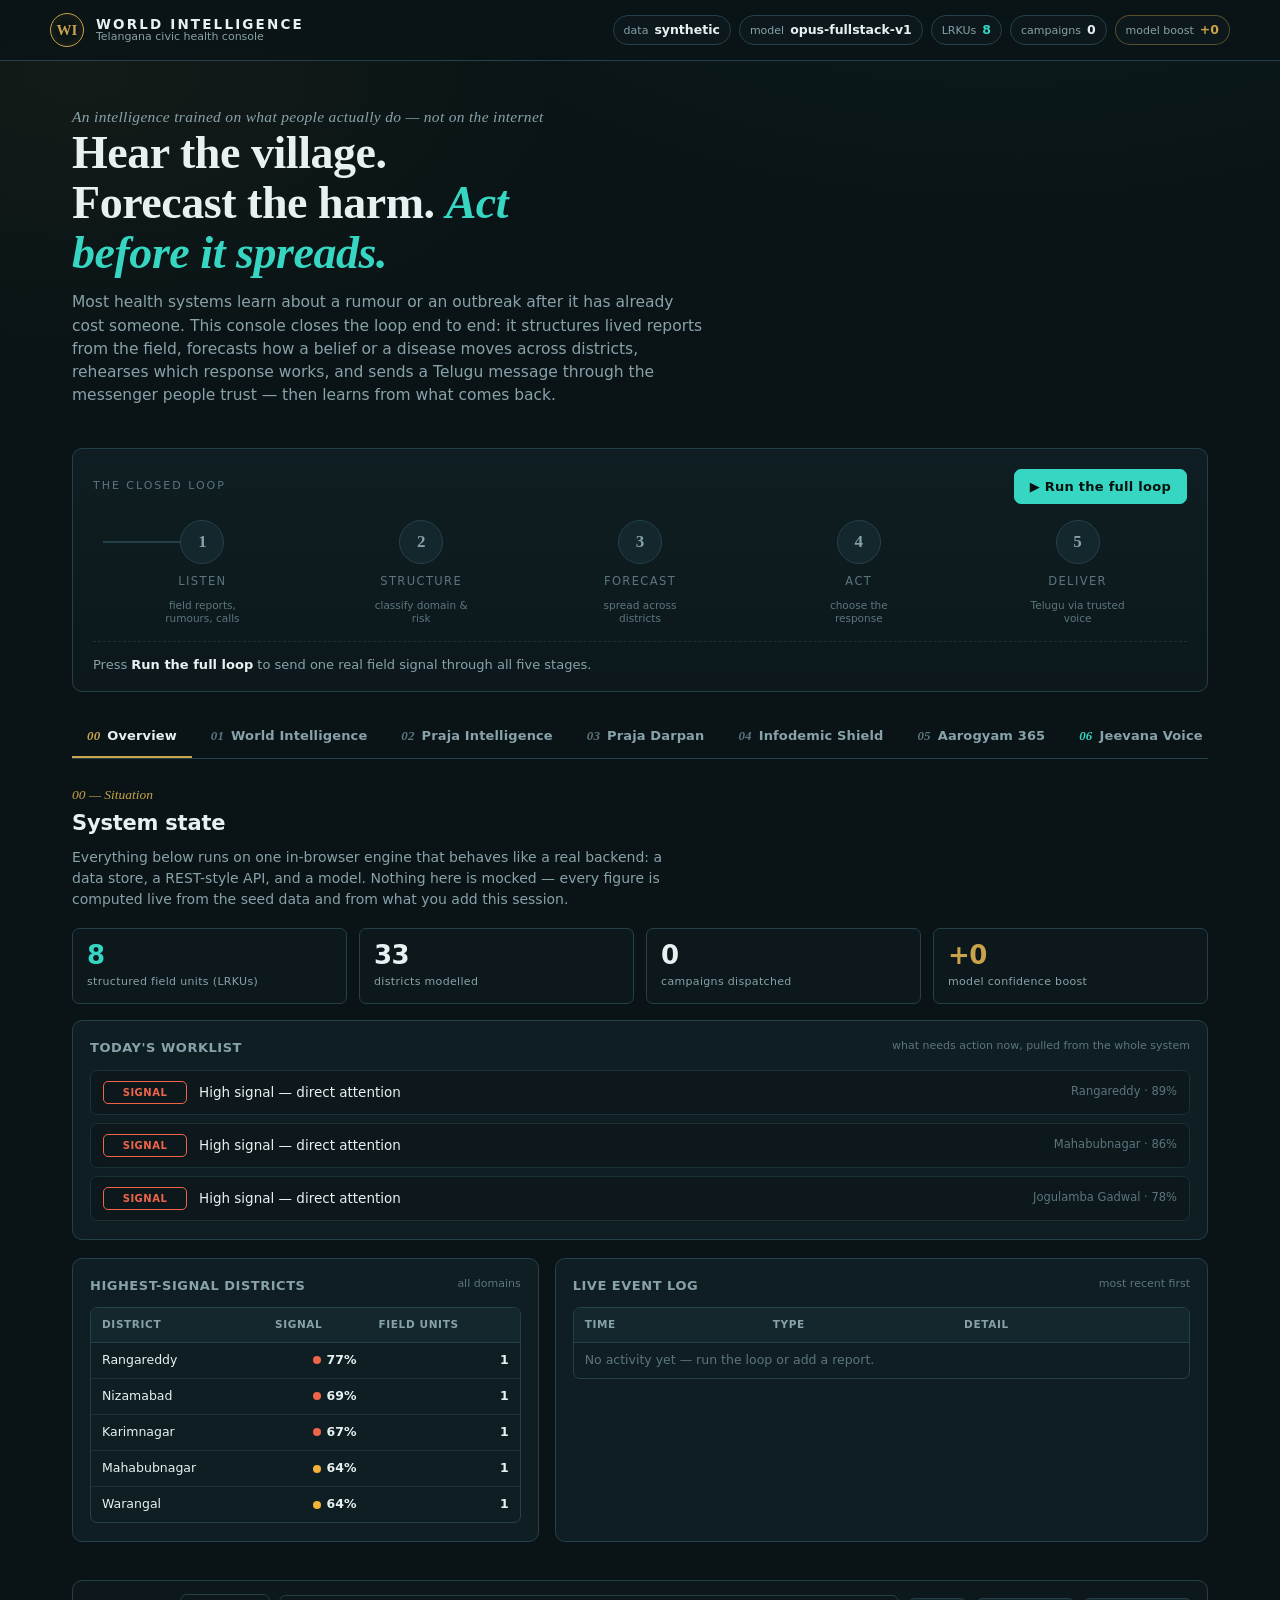
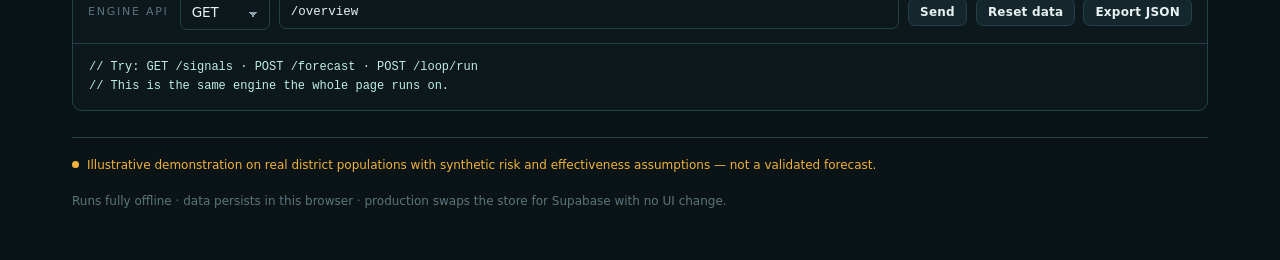
==== index.html @ 4e8fe30a "Add files via upload" ====
<!doctype html>
<html lang="en">
<head>
<meta charset="utf-8">
<meta name="viewport" content="width=device-width, initial-scale=1">
<title>World Intelligence — Telangana civic health console</title>
<meta name="description" content="A working demonstration: listen to lived reality, forecast risk, rehearse the response, and dispatch Telugu action through trusted messengers.">
<link rel="stylesheet" href="vendor/leaflet/leaflet.css">
<link rel="stylesheet" href="styles.css">
<link rel="manifest" href="manifest.json">
<meta name="theme-color" content="#0A1416">
<meta name="apple-mobile-web-app-capable" content="yes">
<meta name="apple-mobile-web-app-status-bar-style" content="black-translucent">
<link rel="apple-touch-icon" href="icons/icon-192.png">
</head>
<body>

<!-- ================= TOP BAR ================= -->
<header class="topbar">
  <div class="wrap topbar-in">
    <div class="brand">
      <div class="seal">WI</div>
      <div class="wordmark">
        <b>World Intelligence</b>
        <span>Telangana civic health console</span>
      </div>
    </div>
    <div class="state" id="stateChips">
      <span class="chip">data <span class="chip-v" id="scData">—</span></span>
      <span class="chip">model <span class="chip-v" id="scModel">—</span></span>
      <span class="chip live">LRKUs <span class="chip-v" id="scLrku">—</span></span>
      <span class="chip">campaigns <span class="chip-v" id="scCamp">—</span></span>
      <span class="chip boost">model boost <span class="chip-v" id="scBoost">—</span></span>
      <button class="btn sm" id="installBtn" style="display:none">⤓ Install</button>
    </div>
  </div>
</header>

<main class="wrap">

  <!-- ================= HERO ================= -->
  <section class="hero">
    <p class="eyebrow">An intelligence trained on what people actually do — not on the internet</p>
    <h1>Hear the village. Forecast the harm. <em>Act before it spreads.</em></h1>
    <p>Most health systems learn about a rumour or an outbreak after it has already cost someone. This console closes the loop end to end: it structures lived reports from the field, forecasts how a belief or a disease moves across districts, rehearses which response works, and sends a Telugu message through the messenger people trust — then learns from what comes back.</p>
  </section>

  <!-- ================= PIPELINE (signature) ================= -->
  <section class="pipe" id="pipe">
    <div class="pipe-head">
      <span class="lbl">The closed loop</span>
      <button class="btn primary" id="runLoop">▶ Run the full loop</button>
    </div>
    <div class="pipe-track">
      <svg class="pipe-wire" viewBox="0 0 100 2" preserveAspectRatio="none" aria-hidden="true">
        <line x1="10" y1="1" x2="90" y2="1"></line>
        <line class="flow" x1="10" y1="1" x2="90" y2="1"></line>
      </svg>
      <div class="node" data-stage="0"><div class="dot">1</div><div class="nm">Listen</div><div class="sub">field reports, rumours, calls</div></div>
      <div class="node" data-stage="1"><div class="dot">2</div><div class="nm">Structure</div><div class="sub">classify domain &amp; risk</div></div>
      <div class="node" data-stage="2"><div class="dot">3</div><div class="nm">Forecast</div><div class="sub">spread across districts</div></div>
      <div class="node" data-stage="3"><div class="dot">4</div><div class="nm">Act</div><div class="sub">choose the response</div></div>
      <div class="node" data-stage="4"><div class="dot">5</div><div class="nm">Deliver</div><div class="sub">Telugu via trusted voice</div></div>
    </div>
    <div class="pipe-out" id="pipeOut">Press <b>Run the full loop</b> to send one real field signal through all five stages.</div>
  </section>

  <!-- ================= TABS ================= -->
  <nav class="tabs" id="tabs" role="tablist">
    <button class="tab active" data-tab="overview" role="tab"><span class="ix">00</span>Overview</button>
    <button class="tab" data-tab="world" role="tab"><span class="ix">01</span>World Intelligence</button>
    <button class="tab" data-tab="praja" role="tab"><span class="ix">02</span>Praja Intelligence</button>
    <button class="tab" data-tab="darpan" role="tab"><span class="ix">03</span>Praja Darpan</button>
    <button class="tab" data-tab="shield" role="tab"><span class="ix">04</span>Infodemic Shield</button>
    <button class="tab" data-tab="aarogyam" role="tab"><span class="ix">05</span>Aarogyam 365</button>
    <button class="tab" data-tab="voice" role="tab"><span class="ix">06</span>Jeevana Voice</button>
    <button class="tab" data-tab="safety" role="tab"><span class="ix">07</span>Safety Guard</button>
    <button class="tab" data-tab="trust" role="tab"><span class="ix">08</span>Trust Network</button>
    <button class="tab" data-tab="ops" role="tab"><span class="ix">09</span>PHC Ops</button>
    <button class="tab" data-tab="brief" role="tab"><span class="ix">10</span>Minister Brief</button>
    <button class="tab" data-tab="recall" role="tab"><span class="ix">11</span>NCD Recall</button>
    <button class="tab" data-tab="patients" role="tab"><span class="ix">12</span>Patient Queue</button>
  </nav>

  <!-- ---------- 00 OVERVIEW ---------- -->
  <section class="panel show" id="p-overview" role="tabpanel">
    <div class="panel-head">
      <span class="k">00 — Situation</span>
      <h2>System state</h2>
      <p>Everything below runs on one in-browser engine that behaves like a real backend: a data store, a REST-style API, and a model. Nothing here is mocked — every figure is computed live from the seed data and from what you add this session.</p>
    </div>
    <div class="kpis" style="margin-top:18px">
      <div class="kpi live"><div class="kpi-v" id="kLrku">—</div><div class="kpi-l">structured field units (LRKUs)</div></div>
      <div class="kpi"><div class="kpi-v" id="kDist">—</div><div class="kpi-l">districts modelled</div></div>
      <div class="kpi"><div class="kpi-v" id="kCamp">—</div><div class="kpi-l">campaigns dispatched</div></div>
      <div class="kpi gold"><div class="kpi-v" id="kBoost">—</div><div class="kpi-l">model confidence boost</div></div>
    </div>
    <div class="card" style="margin-top:16px">
      <h3>Today's worklist <span class="hint">what needs action now, pulled from the whole system</span></h3>
      <div id="todayList" class="worklist"></div>
    </div>
    <div class="grid g-5-7">
      <div class="card">
        <h3>Highest-signal districts <span class="hint">all domains</span></h3>
        <div class="tbl-wrap">
          <table><thead><tr><th>District</th><th>Signal</th><th>Field units</th></tr></thead>
          <tbody id="ovSignals"></tbody></table>
        </div>
      </div>
      <div class="card">
        <h3>Live event log <span class="hint">most recent first</span></h3>
        <div class="tbl-wrap" style="max-height:300px">
          <table><thead><tr><th>Time</th><th>Type</th><th>Detail</th></tr></thead>
          <tbody id="ovEvents"></tbody></table>
        </div>
      </div>
    </div>
  </section>

  <!-- ---------- 01 WORLD INTELLIGENCE ---------- -->
  <section class="panel" id="p-world" role="tabpanel">
    <div class="panel-head">
      <span class="k">01 — Listen &amp; structure</span>
      <h2>World Intelligence — the lived-reality knowledge bank</h2>
      <p>The raw material no frontier model has: what a real household believed, what they did, and what happened. Each report is captured as a <b>Lived-Reality Knowledge Unit (LRKU)</b> — consented, structured, and ready to feed the model. Add one and watch it flow into the signals and the map.</p>
    </div>
    <div class="grid g-1-1-form">
      <div class="card tint">
        <h3>Capture a field report</h3>
        <div class="field"><label>District</label><select class="select" id="wDistrict"></select></div>
        <div class="row">
          <div class="field"><label>Domain</label><select class="select" id="wDomain"></select></div>
          <div class="field"><label>Reported by</label>
            <select class="select" id="wContrib"><option>ASHA</option><option>ANM</option><option>PHC doctor</option><option>SHG leader</option><option>teacher</option><option>volunteer</option></select></div>
        </div>
        <div class="field"><label>What did they believe?</label><textarea class="ta" id="wBelief" placeholder="e.g. Papaya leaf juice will cure dengue, so no need for a blood test"></textarea></div>
        <div class="field"><label>Situation / what happened</label><input class="input" id="wSituation" placeholder="e.g. Delayed testing 3 days, then admitted with low platelets"></div>
        <button class="btn primary" id="wAdd">Add to knowledge bank</button>
        <span id="wMsg" style="margin-left:10px;font-size:12px;color:var(--live)"></span>
      </div>
      <div class="card">
        <h3>Knowledge bank <span class="hint" id="wCount">—</span></h3>
        <div class="tbl-wrap" style="max-height:430px">
          <table><thead><tr><th>ID</th><th>District</th><th>Domain</th><th>Belief</th></tr></thead>
          <tbody id="wTable"></tbody></table>
        </div>
      </div>
    </div>
    <div class="card" style="margin-top:16px">
      <h3>LRKU quality and action card <span class="hint">turn a story into usable intelligence</span></h3>
      <p style="font-size:13px;color:var(--muted);margin-top:0">Checks whether the lived-reality record is complete enough to use for policy, PHC action, or AI training. This prevents noisy stories from becoming unsafe intelligence.</p>
      <button class="btn primary sm" id="wAnalyze">Analyze latest LRKU</button>
      <button class="btn sm" id="wAnalyzeCopy">Copy action card</button>
      <pre class="console-out mini" id="wAnalyzeOut">Click analyze after adding or selecting a field report.</pre>
    </div>
  </section>

  <!-- ---------- 02 PRAJA INTELLIGENCE ---------- -->
  <section class="panel" id="p-praja" role="tabpanel">
    <div class="panel-head">
      <span class="k">02 — Sense</span>
      <h2>Praja Intelligence — the signal map</h2>
      <p>Field units plus baseline district risk produce a live signal score for every district. Switch domains to see where the system would direct attention today. Anything you added in tab 01 has already moved these numbers.</p>
    </div>
    <div class="row" style="margin-top:16px">
      <div class="field" style="max-width:260px"><label>Domain</label><select class="select" id="sDomain"></select></div>
    </div>
    <div class="grid g-5-7">
      <div class="card">
        <h3>Ranked districts</h3>
        <div class="tbl-wrap" style="max-height:430px">
          <table><thead><tr><th>District</th><th>Signal</th><th>Units</th><th>Households</th></tr></thead>
          <tbody id="sTable"></tbody></table>
        </div>
      </div>
      <div class="card">
        <h3>Geographic signal</h3>
        <div id="map"></div>
        <div class="legend">
          <span><i class="dotc" style="background:var(--live)"></i> lower signal</span>
          <span><i class="dotc" style="background:var(--warn)"></i> elevated</span>
          <span><i class="dotc" style="background:var(--risk)"></i> high — act first</span>
          <span id="mapNote" style="margin-left:auto;color:var(--faint)"></span>
        </div>
      </div>
    </div>
    <div class="card" style="margin-top:16px">
      <h3>Use real surveillance data <span class="hint">replace synthetic risk with actual numbers</span></h3>
      <p style="font-size:13px;color:var(--muted);margin:0 0 12px">Import a CSV with a <b>district</b> column and any of <b>dengue, heat, ncd, vaccine, maternal, rabies</b> (values 0–1, or 0–100 and it scales). Matching districts update instantly across the map, signals and forecast — so the model runs on real IDSP/field numbers, not assumptions. Download the template to see the exact format.</p>
      <div class="row">
        <input type="file" id="csvFile" accept=".csv,text/csv" class="input" style="max-width:260px;padding:7px">
        <button class="btn primary sm" id="csvImport">Import &amp; recompute</button>
        <button class="btn sm" id="csvTemplate">Download template</button>
        <button class="btn sm" id="csvExport">Export current signals</button>
        <button class="btn sm gold" id="csvReset" style="display:none">Revert to synthetic</button>
        <span id="csvMsg" style="font-size:12px;color:var(--live)"></span>
      </div>
    </div>
    <div class="card" style="margin-top:16px">
      <h3>UPHC microplan generator <span class="hint">convert signal into field plan</span></h3>
      <p style="font-size:13px;color:var(--muted);margin-top:0">Generates target households, ASHA field days, campaign days, trusted messenger and four field tasks for the selected district/domain.</p>
      <button class="btn primary sm" id="sMicroRun">Generate microplan for selected domain</button>
      <button class="btn sm" id="sMicroCopy">Copy microplan</button>
      <pre class="console-out mini" id="sMicroOut">Select a domain and generate a microplan.</pre>
    </div>
  </section>

  <!-- ---------- 03 PRAJA DARPAN ---------- -->
  <section class="panel" id="p-darpan" role="tabpanel">
    <div class="panel-head">
      <span class="k">03 — Forecast &amp; decide</span>
      <h2>Praja Darpan — rehearse the response before you fund it</h2>
      <p>Seed a belief in one district and watch it move through that district and its eight geographic neighbours over 30 days. Then test each response and read the decision panel: who is protected, and at what cost per household.</p>
    </div>
    <div class="grid g-5-7">
      <div class="card tint">
        <h3>Scenario</h3>
        <div class="field"><label>Domain</label><select class="select" id="dDomain"></select></div>
        <div class="field"><label>Seed district</label><select class="select" id="dSeed"></select></div>
        <div class="field"><label>Response to test</label>
          <div class="seg" id="dSeg">
            <button data-iv="none" class="on">No action</button>
            <button data-iv="asha">ASHA audio</button>
            <button data-iv="doctor">Doctor video</button>
            <button data-iv="shg">SHG meeting</button>
            <button data-iv="combined">Combined</button>
          </div>
        </div>
        <div class="roi" id="dRoi"></div>
        <div class="verdict" id="dVerdict" style="display:none"></div>
      </div>
      <div class="card">
        <h3>30-day spread <span class="hint">% of households reached by the belief</span></h3>
        <svg class="chart" id="dChart" viewBox="0 0 560 230" preserveAspectRatio="none" role="img" aria-label="Forecast chart"></svg>
        <div class="chart-key">
          <span><i class="lk" style="background:var(--risk)"></i><b>No action</b> — belief spreads unchecked</span>
          <span><i class="lk" style="background:var(--live)"></i><b id="dKeySel">Selected response</b></span>
        </div>
        <p style="font-size:11.5px;color:var(--faint);margin:12px 0 0">Illustrative mechanistic model on real district population and capacity data. Effectiveness values are planning assumptions, not measured field outcomes.</p>
      </div>
    </div>
    <div class="card" style="margin-top:16px">
      <h3>Budget optimizer <span class="hint">best intervention under a fixed rupee limit</span></h3>
      <div class="row"><div class="field" style="max-width:220px"><label>Available budget</label><input class="input" id="dBudget" type="number" value="50000" min="0"></div><button class="btn primary sm" id="dOptRun">Find best option</button><button class="btn sm" id="dOptCopy">Copy recommendation</button></div>
      <pre class="console-out mini" id="dOptOut">Run the optimizer after choosing a scenario.</pre>
    </div>
  </section>

  <!-- ---------- 04 INFODEMIC SHIELD ---------- -->
  <section class="panel" id="p-shield" role="tabpanel">
    <div class="panel-head">
      <span class="k">04 — Counter</span>
      <h2>Infodemic Shield — classify a rumour, get the counter-message</h2>
      <p>Paste a claim in English or Telugu. The engine identifies the health domain and the specific risk it creates, picks the messenger most likely to be believed, and returns a vetted Telugu message — never a dosage, always a route to care.</p>
    </div>
    <div class="grid g-1-1-form">
      <div class="card tint">
        <h3>Incoming claim</h3>
        <div class="field"><textarea class="ta" id="cText" style="min-height:96px" placeholder="Paste a health claim in English or Telugu…">Papaya leaf juice fixes platelets, so a dengue test isn't needed.</textarea></div>
        <div class="row" style="margin-bottom:10px">
          <button class="btn sm" data-ex="Papaya leaf juice fixes platelets, so a dengue test isn't needed.">Dengue</button>
          <button class="btn sm" data-ex="Once sugar feels normal you can stop the diabetes tablets.">Diabetes</button>
          <button class="btn sm" data-ex="The vaccine causes infertility, better to skip it.">Vaccine</button>
          <button class="btn sm" data-ex="A dog bite from a healthy-looking dog needs no injection.">Rabies</button>
        </div>
        <button class="btn primary" id="cBtn">Classify &amp; counter</button>
      </div>
      <div>
        <div class="cls" id="cResult">
          <div class="cls-top">
            <span class="risk-name" id="cRisk">—</span>
            <span class="tg" id="cConf">—</span>
            <span class="dom" id="cDom">—</span>
          </div>
          <div class="cls-body">
            <div class="te" id="cTe">—</div>
            <div class="en" id="cEn">—</div>
            <div class="cls-msgr">Send through: <b id="cMsgr">—</b></div>
            <button class="btn sm" id="cWhats" style="margin-top:13px">Send on WhatsApp</button>
            <button class="btn sm" id="cCopy" style="margin-top:13px">Copy</button>
            <button class="btn gold sm" id="cDispatch" style="margin-top:13px">Log dispatch →</button>
            <span id="cDispMsg" style="margin-left:10px;font-size:12px;color:var(--gold)"></span>
          </div>
        </div>
      </div>
    </div>
    <div class="card" style="margin-top:16px">
      <h3>Counter-message pack <span class="hint">ASHA audio + doctor line + SHG message</span></h3>
      <button class="btn primary sm" id="cPackRun">Generate pack</button>
      <button class="btn sm" id="cPackCopy">Copy pack</button>
      <button class="btn sm" id="cPackWhats">WhatsApp pack</button>
      <pre class="console-out mini" id="cPackOut">Classify a claim, then generate a full field-ready pack.</pre>
    </div>
  </section>

  <!-- ---------- 05 AAROGYAM 365 ---------- -->
  <section class="panel" id="p-aarogyam" role="tabpanel">
    <div class="panel-head">
      <span class="k">05 — Deliver &amp; learn</span>
      <h2>Aarogyam 365 — a year of action, and the loop that closes</h2>
      <p>One vetted prevention action per month, dispatched to a district, then measured. When field feedback comes back, the model's confidence boost rises — the system gets sharper from contact with reality. That return path is the whole point.</p>
    </div>
    <div class="card" style="margin-top:18px">
      <h3>Annual prevention calendar</h3>
      <div class="cal" id="calGrid"></div>
    </div>
    <div class="grid g-1-1-form" style="margin-top:16px">
      <div class="card tint">
        <h3>Dispatch &amp; measure</h3>
        <div class="row">
          <div class="field"><label>Domain</label><select class="select" id="aDomain"></select></div>
          <div class="field"><label>District</label><select class="select" id="aDistrict"></select></div>
        </div>
        <div class="row" style="margin-top:4px">
          <button class="btn primary" id="aDispatch">Dispatch campaign</button>
          <button class="btn" id="aWhats">Send on WhatsApp</button>
          <button class="btn gold" id="aFeedback">Record field feedback</button>
        </div>
        <p style="font-size:12px;color:var(--muted);margin:13px 0 0">Feedback nudges <b style="color:var(--gold)">model boost</b> (top right) upward — visible proof the loop is closed.</p>
      </div>
      <div class="card">
        <h3>Campaigns <span class="hint" id="aCount">—</span></h3>
        <div class="tbl-wrap" style="max-height:300px">
          <table><thead><tr><th>ID</th><th>District</th><th>Domain</th><th>Reached</th></tr></thead>
          <tbody id="aTable"></tbody></table>
        </div>
      </div>
    </div>
    <div class="card" style="margin-top:16px">
      <h3>Family action checklist <span class="hint">printable / WhatsApp-ready household slip</span></h3>
      <div class="row"><div class="field" style="max-width:220px"><label>Month</label><select class="select" id="aMonth"></select></div><button class="btn primary sm" id="aCheckRun">Generate checklist</button><button class="btn sm" id="aCheckCopy">Copy</button><button class="btn sm" id="aCheckWhats">WhatsApp</button></div>
      <pre class="console-out mini" id="aCheckOut">Generate a district-specific family checklist.</pre>
    </div>
  </section>



  <!-- ---------- 06 JEEVANA VOICE ---------- -->
  <section class="panel" id="p-voice" role="tabpanel">
    <div class="panel-head">
      <span class="k">06 — Patient interface</span>
      <h2>Jeevana-1 Telugu voice kiosk</h2>
      <p>A patient-facing PHC mode: receive a Telugu question by typing or mic, generate a safe Telugu answer, speak it back, and save the exchange as an LRKU. This works without any external API; it can later be connected to OpenRouter/Sarvam/Bhashini.</p>
    </div>
    <div class="grid g-5-7">
      <div class="card tint">
        <h3>Ask Jeevana-1</h3>
        <div class="field"><label>PHC mode</label><select class="select" id="vMode"><option value="auto">Auto classify</option><option value="dengue">Fever / Dengue</option><option value="ncd">BP / Sugar</option><option value="maternal">Pregnancy danger signs</option><option value="rabies">Dog bite / Snakebite</option><option value="heat">Heat illness</option><option value="vaccine">Vaccine</option></select></div>
        <div class="field"><label>Telugu question / patient concern</label><textarea class="ta telugu" id="vQuestion">మా బస్తీలో జ్వరం కేసులు పెరుగుతున్నాయి. బొప్పాయి ఆకుల రసం తాగితే డెంగ్యూ టెస్ట్ అవసరం లేదంటున్నారు. నేను ఏమి చేయాలి?</textarea></div>
        <div class="row">
          <button class="btn" id="vListen">🎙 Listen Telugu</button>
          <button class="btn primary" id="vAsk">Answer safely</button>
          <button class="btn" id="vSpeak">▶ Speak answer</button>
          <button class="btn gold" id="vSave">Save as LRKU</button>
        </div>
        <div class="help" id="vStatus">Mic uses browser speech recognition when available. Typing always works.</div>
      </div>
      <div class="card">
        <h3>Patient answer <span class="hint">Telugu-only safe guidance</span></h3>
        <div class="answer-box" id="vAnswer">Answer will appear here.</div>
        <div class="row" style="margin-top:10px"><button class="btn sm" id="vWhats">Send on WhatsApp</button><button class="btn sm" id="vCopy">Copy answer</button></div>
        <div class="kiosk-note">Boundary: no diagnosis, no drug dose, no prescription. Danger signs trigger PHC staff referral.</div>
      </div>
    </div>
  </section>

  <!-- ---------- 07 SAFETY GUARD ---------- -->
  <section class="panel" id="p-safety" role="tabpanel">
    <div class="panel-head">
      <span class="k">07 — Praja Suraksha</span>
      <h2>AI safety guardrail and red-flag triage</h2>
      <p>This is the layer that prevents the project from looking dangerous: every patient question is screened for danger signs, routed to PHC staff if needed, and logged for audit.</p>
    </div>
    <div class="grid g-1-1-form">
      <div class="card tint">
        <h3>Run safety screen</h3>
        <div class="field"><label>Text to screen</label><textarea class="ta" id="gText">గర్భిణీకి తీవ్రమైన తలనొప్పి, కాళ్ల వాపు ఉంది.</textarea></div>
        <button class="btn primary" id="gBtn">Run Praja Suraksha</button>
        <div id="gOut" class="safe-card"></div>
      </div>
      <div class="card">
        <h3>Safety audit log</h3>
        <div class="tbl-wrap" style="max-height:330px"><table><thead><tr><th>Audit</th><th>Level</th><th>Domain</th><th>Route</th></tr></thead><tbody id="gAudit"></tbody></table></div>
      </div>
    </div>
  </section>

  <!-- ---------- 08 TRUST NETWORK ---------- -->
  <section class="panel" id="p-trust" role="tabpanel">
    <div class="panel-head">
      <span class="k">08 — Behaviour change</span>
      <h2>Trust Network Planner</h2>
      <p>The system should not merely generate a message; it should choose who should say it. This module ranks ASHA, ANM, PHC doctor, SHG leader, teacher and civic announcement by district trust and cost per reached household.</p>
    </div>
    <div class="grid g-5-7">
      <div class="card tint">
        <h3>Plan the messenger</h3>
        <div class="field"><label>Domain</label><select class="select" id="tDomain"></select></div>
        <div class="field"><label>District</label><select class="select" id="tDistrict"></select></div>
        <button class="btn primary" id="tBtn">Generate trust plan</button>
        <div id="tVerdict" class="verdict go" style="display:none"></div>
      </div>
      <div class="card">
        <h3>Messenger ranking</h3>
        <div id="tBars" class="rankbars"></div>
      </div>
    </div>
  </section>

  <!-- ---------- 09 PHC OPS ---------- -->
  <section class="panel" id="p-ops" role="tabpanel">
    <div class="panel-head">
      <span class="k">09 — Accountability</span>
      <h2>PHC action queue</h2>
      <p>Forecasting is not enough. This converts intelligence into accountable tasks: who does what, by when, and whether it was completed.</p>
    </div>
    <div class="grid g-1-1-form">
      <div class="card tint">
        <h3>Create PHC tasks</h3>
        <div class="row"><div class="field"><label>Domain</label><select class="select" id="oDomain"></select></div><div class="field"><label>District</label><select class="select" id="oDistrict"></select></div></div>
        <div class="field"><label>Urgency</label><select class="select" id="oUrgency"><option>24 hours</option><option selected>48 hours</option><option>7 days</option></select></div>
        <button class="btn primary" id="oMake">Create action queue</button>
        <div id="oOut" class="output-lite"></div>
      </div>
      <div class="card">
        <h3>Open tasks</h3>
        <div class="tbl-wrap" style="max-height:360px"><table><thead><tr><th>Task</th><th>Assigned</th><th>Urgency</th><th>Status</th></tr></thead><tbody id="oTable"></tbody></table></div>
      </div>
    </div>
  </section>

  <!-- ---------- 10 MINISTER BRIEF ---------- -->
  <section class="panel" id="p-brief" role="tabpanel">
    <div class="panel-head">
      <span class="k">10 — Decision room</span>
      <h2>One-click minister brief</h2>
      <p>A professional summary that turns the whole app into a government decision-support story: current signal, forecast, action, cost, messenger, safety boundary and next 72-hour plan.</p>
    </div>
    <div class="grid g-5-7">
      <div class="card tint">
        <h3>Generate brief</h3>
        <button class="btn primary" id="bMake">Generate minister brief</button>
        <button class="btn" id="bCopy">Copy brief</button>
        <button class="btn gold" id="bPrint">Print / Save as PDF</button>
        <p class="help">Use browser Print → Save as PDF for a shareable file.</p>
      </div>
      <div class="card">
        <h3>Brief preview</h3>
        <pre id="bOut" class="brief-box">Click generate.</pre>
      </div>
    </div>
  </section>

  <!-- ---------- 11 NCD RECALL ---------- -->
  <section class="panel" id="p-recall" role="tabpanel">
    <div class="panel-head">
      <span class="k">11 — Close the care gap</span>
      <h2>NCD recall — chase the patients who stopped coming</h2>
      <p>The quietest failure in primary care is the BP or diabetes patient who misses follow-up and is lost until a crisis. Generate a recall for a district: the system raises an ANM/ASHA task in PHC Ops and hands you the vetted Telugu reminder to send.</p>
    </div>
    <div class="grid g-1-1-form">
      <div class="card tint">
        <h3>Generate a recall</h3>
        <div class="field"><label>District</label><select class="select" id="rDistrict"></select></div>
        <div class="row">
          <div class="field"><label>Patients due</label><input class="input" id="rCount" type="number" value="120" min="1"></div>
          <div class="field"><label>Missed follow-up (days)</label><input class="input" id="rDays" type="number" value="60" min="1"></div>
        </div>
        <button class="btn primary" id="rMake">Generate recall + task</button>
        <p style="font-size:12px;color:var(--muted);margin:12px 0 0">Each recall auto-raises a task in <b>PHC Ops</b> (tab 09). Send the Telugu reminder to a field worker's WhatsApp straight from the list.</p>
      </div>
      <div class="card">
        <h3>Recall list <span class="hint" id="rCount2">—</span></h3>
        <div class="tbl-wrap" style="max-height:430px">
          <table><thead><tr><th>ID</th><th>District</th><th>Patients</th><th>Send</th></tr></thead>
          <tbody id="rTable"></tbody></table>
        </div>
      </div>
    </div>
  </section>

  <!-- ---------- 12 PATIENT QUEUE ---------- -->
  <section class="panel" id="p-patients" role="tabpanel">
    <div class="panel-head">
      <span class="k">12 — Triage &amp; follow-up</span>
      <h2>Patient queue — register, triage, never lose a danger sign</h2>
      <p>Register a walk-in or kiosk patient with their complaint. The system triages it (RED / AMBER / GREEN), returns the Telugu advice, and for RED or AMBER automatically raises a follow-up task so nobody falls through. No diagnosis, no dose — danger signs route straight to PHC staff.</p>
    </div>
    <div class="grid g-1-1-form">
      <div class="card tint">
        <h3>Register a patient</h3>
        <div class="field"><label>Complaint (English or Telugu)</label><textarea class="ta" id="pComplaint" placeholder="e.g. pregnant, severe headache and swelling since morning"></textarea></div>
        <div class="row">
          <div class="field"><label>District</label><select class="select" id="pDistrict"></select></div>
          <div class="field"><label>Duration (days)</label><input class="input" id="pDuration" type="number" value="1" min="0"></div>
        </div>
        <div class="row">
          <div class="field"><label>Age group</label><select class="select" id="pAge"><option>child</option><option selected>adult</option><option>elderly</option><option>pregnant</option></select></div>
          <div class="field"><label>Gender</label><select class="select" id="pGender"><option>—</option><option>female</option><option>male</option></select></div>
        </div>
        <button class="btn primary" id="pMake">Register &amp; triage</button>
        <div class="cls" id="pResult" style="margin-top:14px">
          <div class="cls-top"><span class="risk-name" id="pToken">—</span><span class="tg" id="pLevel">—</span><span class="dom" id="pDom">—</span></div>
          <div class="cls-body">
            <div class="te" id="pAdvice">—</div>
            <div class="cls-msgr">Route: <b id="pRoute">—</b></div>
            <button class="btn sm" id="pWhats" style="margin-top:12px">Send advice on WhatsApp</button>
          </div>
        </div>
      </div>
      <div class="card">
        <h3>Queue <span class="hint" id="pCount">—</span></h3>
        <div class="tbl-wrap" style="max-height:460px">
          <table><thead><tr><th>Token</th><th>Level</th><th>Complaint</th><th></th></tr></thead>
          <tbody id="pTable"></tbody></table>
        </div>
      </div>
    </div>
  </section>

  <!-- ================= API CONSOLE ================= -->
  <section class="console">
    <div class="console-bar">
      <span class="lbl">Engine API</span>
      <select class="select" id="apiMethod"><option>GET</option><option>POST</option></select>
      <input class="input" id="apiRoute" value="/overview" spellcheck="false">
      <button class="btn sm" id="apiSend">Send</button>
      <div class="console-side">
        <button class="btn sm" id="apiReset">Reset data</button>
        <button class="btn sm" id="apiExport">Export JSON</button>
      </div>
    </div>
    <pre class="console-out" id="apiOut">// Try: GET /signals · POST /forecast · POST /loop/run
// This is the same engine the whole page runs on.</pre>
  </section>

  <!-- ================= FOOTER ================= -->
  <footer class="foot">
    <span class="disclaimer"><i class="d"></i>Illustrative demonstration on real district populations with synthetic risk and effectiveness assumptions — not a validated forecast.</span>
    <span>Runs fully offline · data persists in this browser · production swaps the store for Supabase with no UI change.</span>
  </footer>

</main>

<script src="vendor/leaflet/leaflet.js"></script>
<script src="data.js"></script>
<script src="engine.js"></script>
<script src="app.js"></script>
<script>
/* PWA: offline install. Service workers need https or localhost; they no-op on file:// */
(function () {
  if ("serviceWorker" in navigator && location.protocol.indexOf("http") === 0) {
    window.addEventListener("load", function () { navigator.serviceWorker.register("sw.js").catch(function () {}); });
  }
  var deferred = null, btn = document.getElementById("installBtn");
  window.addEventListener("beforeinstallprompt", function (e) { e.preventDefault(); deferred = e; if (btn) btn.style.display = "inline-block"; });
  if (btn) btn.addEventListener("click", function () { if (!deferred) return; deferred.prompt(); deferred.userChoice.finally(function () { deferred = null; btn.style.display = "none"; }); });
  window.addEventListener("appinstalled", function () { if (btn) btn.style.display = "none"; });
})();
</script>
</body>
</html>
---- vendor/leaflet/leaflet.css ----
/* required styles */

.leaflet-pane,
.leaflet-tile,
.leaflet-marker-icon,
.leaflet-marker-shadow,
.leaflet-tile-container,
.leaflet-pane > svg,
.leaflet-pane > canvas,
.leaflet-zoom-box,
.leaflet-image-layer,
.leaflet-layer {
	position: absolute;
	left: 0;
	top: 0;
	}
.leaflet-container {
	overflow: hidden;
	}
.leaflet-tile,
.leaflet-marker-icon,
.leaflet-marker-shadow {
	-webkit-user-select: none;
	   -moz-user-select: none;
	        user-select: none;
	  -webkit-user-drag: none;
	}
/* Prevents IE11 from highlighting tiles in blue */
.leaflet-tile::selection {
	background: transparent;
}
/* Safari renders non-retina tile on retina better with this, but Chrome is worse */
.leaflet-safari .leaflet-tile {
	image-rendering: -webkit-optimize-contrast;
	}
/* hack that prevents hw layers "stretching" when loading new tiles */
.leaflet-safari .leaflet-tile-container {
	width: 1600px;
	height: 1600px;
	-webkit-transform-origin: 0 0;
	}
.leaflet-marker-icon,
.leaflet-marker-shadow {
	display: block;
	}
/* .leaflet-container svg: reset svg max-width decleration shipped in Joomla! (joomla.org) 3.x */
/* .leaflet-container img: map is broken in FF if you have max-width: 100% on tiles */
.leaflet-container .leaflet-overlay-pane svg {
	max-width: none !important;
	max-height: none !important;
	}
.leaflet-container .leaflet-marker-pane img,
.leaflet-container .leaflet-shadow-pane img,
.leaflet-container .leaflet-tile-pane img,
.leaflet-container img.leaflet-image-layer,
.leaflet-container .leaflet-tile {
	max-width: none !important;
	max-height: none !important;
	width: auto;
	padding: 0;
	}

.leaflet-container img.leaflet-tile {
	/* See: https://bugs.chromium.org/p/chromium/issues/detail?id=600120 */
	mix-blend-mode: plus-lighter;
}

.leaflet-container.leaflet-touch-zoom {
	-ms-touch-action: pan-x pan-y;
	touch-action: pan-x pan-y;
	}
.leaflet-container.leaflet-touch-drag {
	-ms-touch-action: pinch-zoom;
	/* Fallback for FF which doesn't support pinch-zoom */
	touch-action: none;
	touch-action: pinch-zoom;
}
.leaflet-container.leaflet-touch-drag.leaflet-touch-zoom {
	-ms-touch-action: none;
	touch-action: none;
}
.leaflet-container {
	-webkit-tap-highlight-color: transparent;
}
.leaflet-container a {
	-webkit-tap-highlight-color: rgba(51, 181, 229, 0.4);
}
.leaflet-tile {
	filter: inherit;
	visibility: hidden;
	}
.leaflet-tile-loaded {
	visibility: inherit;
	}
.leaflet-zoom-box {
	width: 0;
	height: 0;
	-moz-box-sizing: border-box;
	     box-sizing: border-box;
	z-index: 800;
	}
/* workaround for https://bugzilla.mozilla.org/show_bug.cgi?id=888319 */
.leaflet-overlay-pane svg {
	-moz-user-select: none;
	}

.leaflet-pane         { z-index: 400; }

.leaflet-tile-pane    { z-index: 200; }
.leaflet-overlay-pane { z-index: 400; }
.leaflet-shadow-pane  { z-index: 500; }
.leaflet-marker-pane  { z-index: 600; }
.leaflet-tooltip-pane   { z-index: 650; }
.leaflet-popup-pane   { z-index: 700; }

.leaflet-map-pane canvas { z-index: 100; }
.leaflet-map-pane svg    { z-index: 200; }

.leaflet-vml-shape {
	width: 1px;
	height: 1px;
	}
.lvml {
	behavior: url(#default#VML);
	display: inline-block;
	position: absolute;
	}


/* control positioning */

.leaflet-control {
	position: relative;
	z-index: 800;
	pointer-events: visiblePainted; /* IE 9-10 doesn't have auto */
	pointer-events: auto;
	}
.leaflet-top,
.leaflet-bottom {
	position: absolute;
	z-index: 1000;
	pointer-events: none;
	}
.leaflet-top {
	top: 0;
	}
.leaflet-right {
	right: 0;
	}
.leaflet-bottom {
	bottom: 0;
	}
.leaflet-left {
	left: 0;
	}
.leaflet-control {
	float: left;
	clear: both;
	}
.leaflet-right .leaflet-control {
	float: right;
	}
.leaflet-top .leaflet-control {
	margin-top: 10px;
	}
.leaflet-bottom .leaflet-control {
	margin-bottom: 10px;
	}
.leaflet-left .leaflet-control {
	margin-left: 10px;
	}
.leaflet-right .leaflet-control {
	margin-right: 10px;
	}


/* zoom and fade animations */

.leaflet-fade-anim .leaflet-popup {
	opacity: 0;
	-webkit-transition: opacity 0.2s linear;
	   -moz-transition: opacity 0.2s linear;
	        transition: opacity 0.2s linear;
	}
.leaflet-fade-anim .leaflet-map-pane .leaflet-popup {
	opacity: 1;
	}
.leaflet-zoom-animated {
	-webkit-transform-origin: 0 0;
	    -ms-transform-origin: 0 0;
	        transform-origin: 0 0;
	}
svg.leaflet-zoom-animated {
	will-change: transform;
}

.leaflet-zoom-anim .leaflet-zoom-animated {
	-webkit-transition: -webkit-transform 0.25s cubic-bezier(0,0,0.25,1);
	   -moz-transition:    -moz-transform 0.25s cubic-bezier(0,0,0.25,1);
	        transition:         transform 0.25s cubic-bezier(0,0,0.25,1);
	}
.leaflet-zoom-anim .leaflet-tile,
.leaflet-pan-anim .leaflet-tile {
	-webkit-transition: none;
	   -moz-transition: none;
	        transition: none;
	}

.leaflet-zoom-anim .leaflet-zoom-hide {
	visibility: hidden;
	}


/* cursors */

.leaflet-interactive {
	cursor: pointer;
	}
.leaflet-grab {
	cursor: -webkit-grab;
	cursor:    -moz-grab;
	cursor:         grab;
	}
.leaflet-crosshair,
.leaflet-crosshair .leaflet-interactive {
	cursor: crosshair;
	}
.leaflet-popup-pane,
.leaflet-control {
	cursor: auto;
	}
.leaflet-dragging .leaflet-grab,
.leaflet-dragging .leaflet-grab .leaflet-interactive,
.leaflet-dragging .leaflet-marker-draggable {
	cursor: move;
	cursor: -webkit-grabbing;
	cursor:    -moz-grabbing;
	cursor:         grabbing;
	}

/* marker & overlays interactivity */
.leaflet-marker-icon,
.leaflet-marker-shadow,
.leaflet-image-layer,
.leaflet-pane > svg path,
.leaflet-tile-container {
	pointer-events: none;
	}

.leaflet-marker-icon.leaflet-interactive,
.leaflet-image-layer.leaflet-interactive,
.leaflet-pane > svg path.leaflet-interactive,
svg.leaflet-image-layer.leaflet-interactive path {
	pointer-events: visiblePainted; /* IE 9-10 doesn't have auto */
	pointer-events: auto;
	}

/* visual tweaks */

.leaflet-container {
	background: #ddd;
	outline-offset: 1px;
	}
.leaflet-container a {
	color: #0078A8;
	}
.leaflet-zoom-box {
	border: 2px dotted #38f;
	background: rgba(255,255,255,0.5);
	}


/* general typography */
.leaflet-container {
	font-family: "Helvetica Neue", Arial, Helvetica, sans-serif;
	font-size: 12px;
	font-size: 0.75rem;
	line-height: 1.5;
	}


/* general toolbar styles */

.leaflet-bar {
	box-shadow: 0 1px 5px rgba(0,0,0,0.65);
	border-radius: 4px;
	}
.leaflet-bar a {
	background-color: #fff;
	border-bottom: 1px solid #ccc;
	width: 26px;
	height: 26px;
	line-height: 26px;
	display: block;
	text-align: center;
	text-decoration: none;
	color: black;
	}
.leaflet-bar a,
.leaflet-control-layers-toggle {
	background-position: 50% 50%;
	background-repeat: no-repeat;
	display: block;
	}
.leaflet-bar a:hover,
.leaflet-bar a:focus {
	background-color: #f4f4f4;
	}
.leaflet-bar a:first-child {
	border-top-left-radius: 4px;
	border-top-right-radius: 4px;
	}
.leaflet-bar a:last-child {
	border-bottom-left-radius: 4px;
	border-bottom-right-radius: 4px;
	border-bottom: none;
	}
.leaflet-bar a.leaflet-disabled {
	cursor: default;
	background-color: #f4f4f4;
	color: #bbb;
	}

.leaflet-touch .leaflet-bar a {
	width: 30px;
	height: 30px;
	line-height: 30px;
	}
.leaflet-touch .leaflet-bar a:first-child {
	border-top-left-radius: 2px;
	border-top-right-radius: 2px;
	}
.leaflet-touch .leaflet-bar a:last-child {
	border-bottom-left-radius: 2px;
	border-bottom-right-radius: 2px;
	}

/* zoom control */

.leaflet-control-zoom-in,
.leaflet-control-zoom-out {
	font: bold 18px 'Lucida Console', Monaco, monospace;
	text-indent: 1px;
	}

.leaflet-touch .leaflet-control-zoom-in, .leaflet-touch .leaflet-control-zoom-out  {
	font-size: 22px;
	}


/* layers control */

.leaflet-control-layers {
	box-shadow: 0 1px 5px rgba(0,0,0,0.4);
	background: #fff;
	border-radius: 5px;
	}
.leaflet-control-layers-toggle {
	background-image: url(images/layers.png);
	width: 36px;
	height: 36px;
	}
.leaflet-retina .leaflet-control-layers-toggle {
	background-image: url(images/layers-2x.png);
	background-size: 26px 26px;
	}
.leaflet-touch .leaflet-control-layers-toggle {
	width: 44px;
	height: 44px;
	}
.leaflet-control-layers .leaflet-control-layers-list,
.leaflet-control-layers-expanded .leaflet-control-layers-toggle {
	display: none;
	}
.leaflet-control-layers-expanded .leaflet-control-layers-list {
	display: block;
	position: relative;
	}
.leaflet-control-layers-expanded {
	padding: 6px 10px 6px 6px;
	color: #333;
	background: #fff;
	}
.leaflet-control-layers-scrollbar {
	overflow-y: scroll;
	overflow-x: hidden;
	padding-right: 5px;
	}
.leaflet-control-layers-selector {
	margin-top: 2px;
	position: relative;
	top: 1px;
	}
.leaflet-control-layers label {
	display: block;
	font-size: 13px;
	font-size: 1.08333em;
	}
.leaflet-control-layers-separator {
	height: 0;
	border-top: 1px solid #ddd;
	margin: 5px -10px 5px -6px;
	}

/* Default icon URLs */
.leaflet-default-icon-path { /* used only in path-guessing heuristic, see L.Icon.Default */
	background-image: url(images/marker-icon.png);
	}


/* attribution and scale controls */

.leaflet-container .leaflet-control-attribution {
	background: #fff;
	background: rgba(255, 255, 255, 0.8);
	margin: 0;
	}
.leaflet-control-attribution,
.leaflet-control-scale-line {
	padding: 0 5px;
	color: #333;
	line-height: 1.4;
	}
.leaflet-control-attribution a {
	text-decoration: none;
	}
.leaflet-control-attribution a:hover,
.leaflet-control-attribution a:focus {
	text-decoration: underline;
	}
.leaflet-attribution-flag {
	display: inline !important;
	vertical-align: baseline !important;
	width: 1em;
	height: 0.6669em;
	}
.leaflet-left .leaflet-control-scale {
	margin-left: 5px;
	}
.leaflet-bottom .leaflet-control-scale {
	margin-bottom: 5px;
	}
.leaflet-control-scale-line {
	border: 2px solid #777;
	border-top: none;
	line-height: 1.1;
	padding: 2px 5px 1px;
	white-space: nowrap;
	-moz-box-sizing: border-box;
	     box-sizing: border-box;
	background: rgba(255, 255, 255, 0.8);
	text-shadow: 1px 1px #fff;
	}
.leaflet-control-scale-line:not(:first-child) {
	border-top: 2px solid #777;
	border-bottom: none;
	margin-top: -2px;
	}
.leaflet-control-scale-line:not(:first-child):not(:last-child) {
	border-bottom: 2px solid #777;
	}

.leaflet-touch .leaflet-control-attribution,
.leaflet-touch .leaflet-control-layers,
.leaflet-touch .leaflet-bar {
	box-shadow: none;
	}
.leaflet-touch .leaflet-control-layers,
.leaflet-touch .leaflet-bar {
	border: 2px solid rgba(0,0,0,0.2);
	background-clip: padding-box;
	}


/* popup */

.leaflet-popup {
	position: absolute;
	text-align: center;
	margin-bottom: 20px;
	}
.leaflet-popup-content-wrapper {
	padding: 1px;
	text-align: left;
	border-radius: 12px;
	}
.leaflet-popup-content {
	margin: 13px 24px 13px 20px;
	line-height: 1.3;
	font-size: 13px;
	font-size: 1.08333em;
	min-height: 1px;
	}
.leaflet-popup-content p {
	margin: 17px 0;
	margin: 1.3em 0;
	}
.leaflet-popup-tip-container {
	width: 40px;
	height: 20px;
	position: absolute;
	left: 50%;
	margin-top: -1px;
	margin-left: -20px;
	overflow: hidden;
	pointer-events: none;
	}
.leaflet-popup-tip {
	width: 17px;
	height: 17px;
	padding: 1px;

	margin: -10px auto 0;
	pointer-events: auto;

	-webkit-transform: rotate(45deg);
	   -moz-transform: rotate(45deg);
	    -ms-transform: rotate(45deg);
	        transform: rotate(45deg);
	}
.leaflet-popup-content-wrapper,
.leaflet-popup-tip {
	background: white;
	color: #333;
	box-shadow: 0 3px 14px rgba(0,0,0,0.4);
	}
.leaflet-container a.leaflet-popup-close-button {
	position: absolute;
	top: 0;
	right: 0;
	border: none;
	text-align: center;
	width: 24px;
	height: 24px;
	font: 16px/24px Tahoma, Verdana, sans-serif;
	color: #757575;
	text-decoration: none;
	background: transparent;
	}
.leaflet-container a.leaflet-popup-close-button:hover,
.leaflet-container a.leaflet-popup-close-button:focus {
	color: #585858;
	}
.leaflet-popup-scrolled {
	overflow: auto;
	}

.leaflet-oldie .leaflet-popup-content-wrapper {
	-ms-zoom: 1;
	}
.leaflet-oldie .leaflet-popup-tip {
	width: 24px;
	margin: 0 auto;

	-ms-filter: "progid:DXImageTransform.Microsoft.Matrix(M11=0.70710678, M12=0.70710678, M21=-0.70710678, M22=0.70710678)";
	filter: progid:DXImageTransform.Microsoft.Matrix(M11=0.70710678, M12=0.70710678, M21=-0.70710678, M22=0.70710678);
	}

.leaflet-oldie .leaflet-control-zoom,
.leaflet-oldie .leaflet-control-layers,
.leaflet-oldie .leaflet-popup-content-wrapper,
.leaflet-oldie .leaflet-popup-tip {
	border: 1px solid #999;
	}


/* div icon */

.leaflet-div-icon {
	background: #fff;
	border: 1px solid #666;
	}


/* Tooltip */
/* Base styles for the element that has a tooltip */
.leaflet-tooltip {
	position: absolute;
	padding: 6px;
	background-color: #fff;
	border: 1px solid #fff;
	border-radius: 3px;
	color: #222;
	white-space: nowrap;
	-webkit-user-select: none;
	-moz-user-select: none;
	-ms-user-select: none;
	user-select: none;
	pointer-events: none;
	box-shadow: 0 1px 3px rgba(0,0,0,0.4);
	}
.leaflet-tooltip.leaflet-interactive {
	cursor: pointer;
	pointer-events: auto;
	}
.leaflet-tooltip-top:before,
.leaflet-tooltip-bottom:before,
.leaflet-tooltip-left:before,
.leaflet-tooltip-right:before {
	position: absolute;
	pointer-events: none;
	border: 6px solid transparent;
	background: transparent;
	content: "";
	}

/* Directions */

.leaflet-tooltip-bottom {
	margin-top: 6px;
}
.leaflet-tooltip-top {
	margin-top: -6px;
}
.leaflet-tooltip-bottom:before,
.leaflet-tooltip-top:before {
	left: 50%;
	margin-left: -6px;
	}
.leaflet-tooltip-top:before {
	bottom: 0;
	margin-bottom: -12px;
	border-top-color: #fff;
	}
.leaflet-tooltip-bottom:before {
	top: 0;
	margin-top: -12px;
	margin-left: -6px;
	border-bottom-color: #fff;
	}
.leaflet-tooltip-left {
	margin-left: -6px;
}
.leaflet-tooltip-right {
	margin-left: 6px;
}
.leaflet-tooltip-left:before,
.leaflet-tooltip-right:before {
	top: 50%;
	margin-top: -6px;
	}
.leaflet-tooltip-left:before {
	right: 0;
	margin-right: -12px;
	border-left-color: #fff;
	}
.leaflet-tooltip-right:before {
	left: 0;
	margin-left: -12px;
	border-right-color: #fff;
	}

/* Printing */

@media print {
	/* Prevent printers from removing background-images of controls. */
	.leaflet-control {
		-webkit-print-color-adjust: exact;
		print-color-adjust: exact;
		}
	}
---- styles.css ----
/* ============================================================
   World Intelligence — civic health console
   Design system. Offline-safe (system fonts only, no web fonts),
   so it renders identically in a low-bandwidth minister's room.
   ============================================================ */

:root{
  /* surfaces */
  --ink:#0A1416;
  --panel:#0F1E22;
  --panel-2:#14272C;
  --panel-3:#0C181B;
  --line:#24414A;
  --line-soft:#1A3138;

  /* text */
  --text:#E8F1F2;
  --muted:#88A2AA;
  --faint:#5C757D;

  /* semantic — epidemiological state (colour carries meaning, not decoration) */
  --live:#36D6C2;   /* safe / active / go      */
  --warn:#F2B23C;   /* caution                 */
  --risk:#F0654A;   /* at-risk / high          */
  --gold:#C9A24A;   /* civic seal / eyebrow    */

  --live-dim:rgba(54,214,194,.14);
  --warn-dim:rgba(242,178,60,.14);
  --risk-dim:rgba(240,101,74,.14);
  --gold-dim:rgba(201,162,74,.12);

  /* type */
  --serif:Georgia,"Times New Roman",serif;
  --sans:ui-sans-serif,system-ui,-apple-system,"Segoe UI",Roboto,Helvetica,Arial,sans-serif;
  --mono:ui-monospace,"SF Mono",Menlo,Consolas,monospace;

  --r:10px;
  --r-sm:7px;
  --maxw:1180px;
}

*{box-sizing:border-box}
html{-webkit-text-size-adjust:100%}
body{
  margin:0;
  background:
    radial-gradient(1100px 600px at 78% -8%, rgba(54,214,194,.06), transparent 60%),
    radial-gradient(900px 500px at 6% 4%, rgba(201,162,74,.05), transparent 55%),
    var(--ink);
  color:var(--text);
  font-family:var(--sans);
  font-size:15px;
  line-height:1.5;
  font-variant-numeric:tabular-nums;
  -webkit-font-smoothing:antialiased;
}
.wrap{max-width:var(--maxw);margin:0 auto;padding:0 22px}

/* numbers everywhere line up */
.num,.kpi-v,td.n,.roi-v,.chip-v{font-variant-numeric:tabular-nums}

a{color:var(--live);text-decoration:none}
a:hover{text-decoration:underline}

/* ---------- top bar ---------- */
.topbar{
  position:sticky;top:0;z-index:40;
  background:linear-gradient(180deg, rgba(10,20,22,.96), rgba(10,20,22,.86));
  backdrop-filter:blur(8px);
  border-bottom:1px solid var(--line);
}
.topbar-in{display:flex;align-items:center;gap:16px;padding:13px 0}
.brand{display:flex;align-items:center;gap:12px;min-width:0}
.seal{
  width:34px;height:34px;flex:0 0 auto;border-radius:50%;
  border:1.5px solid var(--gold);
  display:grid;place-items:center;
  color:var(--gold);font-family:var(--serif);font-size:15px;font-weight:700;
  box-shadow:inset 0 0 12px var(--gold-dim);
}
.wordmark{display:flex;flex-direction:column;line-height:1.05;min-width:0}
.wordmark b{font-family:var(--sans);font-weight:700;letter-spacing:.16em;font-size:13.5px;text-transform:uppercase}
.wordmark span{font-size:11px;color:var(--muted);white-space:nowrap;overflow:hidden;text-overflow:ellipsis}
.state{margin-left:auto;display:flex;gap:8px;flex-wrap:wrap;justify-content:flex-end}
.chip{
  display:inline-flex;align-items:baseline;gap:6px;
  padding:5px 10px;border:1px solid var(--line);border-radius:999px;
  background:var(--panel-3);font-size:11px;color:var(--muted);
}
.chip-v{color:var(--text);font-weight:700;font-size:12.5px}
.chip.live .chip-v{color:var(--live)}
.chip.boost{border-color:rgba(201,162,74,.4)}
.chip.boost .chip-v{color:var(--gold)}

/* ---------- hero ---------- */
.hero{padding:30px 0 14px}
.eyebrow{
  font-family:var(--serif);font-style:italic;color:var(--gold);
  font-size:14px;letter-spacing:.02em;margin:0 0 10px;
}
.hero h1{
  margin:0;font-family:var(--serif);font-weight:700;
  font-size:clamp(26px,4.2vw,46px);line-height:1.08;letter-spacing:-.01em;
  max-width:20ch;
}
.hero h1 em{font-style:italic;color:var(--live)}
.hero p{margin:14px 0 0;color:var(--muted);max-width:64ch;font-size:15.5px}

/* ---------- pipeline (the signature) ---------- */
.pipe{
  margin:26px 0 8px;border:1px solid var(--line);border-radius:var(--r);
  background:linear-gradient(180deg,var(--panel),var(--panel-3));
  padding:20px 20px 16px;position:relative;overflow:hidden;
}
.pipe-head{display:flex;align-items:center;justify-content:space-between;gap:14px;margin-bottom:16px;flex-wrap:wrap}
.pipe-head .lbl{font-size:11px;letter-spacing:.18em;text-transform:uppercase;color:var(--faint)}
.pipe-track{position:relative;display:grid;grid-template-columns:repeat(5,1fr);gap:0}
.pipe-wire{position:absolute;left:0;right:0;top:21px;height:2px;z-index:0;pointer-events:none}
.pipe-wire line{stroke:var(--line);stroke-width:2}
.pipe-wire .flow{stroke:var(--live);stroke-width:2;stroke-dasharray:8 10;opacity:0;
  animation:dash 1.1s linear infinite}
.pipe.run .pipe-wire .flow{opacity:.9}
@keyframes dash{to{stroke-dashoffset:-36}}
.node{position:relative;z-index:1;display:flex;flex-direction:column;align-items:center;text-align:center;gap:9px}
.node .dot{
  width:44px;height:44px;border-radius:50%;border:1.5px solid var(--line);
  background:var(--panel-2);display:grid;place-items:center;
  color:var(--muted);font-family:var(--serif);font-size:17px;font-weight:700;
  transition:all .35s ease;
}
.node .nm{font-size:11.5px;letter-spacing:.12em;text-transform:uppercase;color:var(--faint);transition:color .35s}
.node .sub{font-size:10.5px;color:var(--faint);max-width:15ch;line-height:1.3}
.node.on .dot{border-color:var(--live);color:var(--ink);background:var(--live);box-shadow:0 0 0 4px var(--live-dim),0 0 18px rgba(54,214,194,.4)}
.node.on .nm{color:var(--live)}
.pipe-out{margin-top:15px;border-top:1px dashed var(--line-soft);padding-top:13px;font-size:13px;color:var(--muted);min-height:20px}
.pipe-out b{color:var(--text)}
.pipe-out .tag{color:var(--live);font-weight:700}

/* buttons */
.btn{
  appearance:none;cursor:pointer;font-family:var(--sans);font-size:13px;font-weight:600;
  letter-spacing:.02em;color:var(--text);background:var(--panel-2);
  border:1px solid var(--line);border-radius:var(--r-sm);padding:9px 15px;
  transition:border-color .15s,background .15s,transform .05s;
}
.btn:hover{border-color:var(--live);background:#173036}
.btn:active{transform:translateY(1px)}
.btn.primary{background:var(--live);color:#03110F;border-color:var(--live);font-weight:700}
.btn.primary:hover{background:#5fe3d3}
.btn.gold{border-color:var(--gold);color:var(--gold)}
.btn.gold:hover{background:var(--gold-dim)}
.btn.sm{padding:6px 11px;font-size:12px}
.btn:focus-visible,a:focus-visible,select:focus-visible,input:focus-visible,textarea:focus-visible{
  outline:2px solid var(--live);outline-offset:2px}

/* ---------- tabs ---------- */
.tabs{display:flex;gap:4px;margin:24px 0 0;border-bottom:1px solid var(--line);overflow-x:auto;scrollbar-width:thin}
.tab{
  flex:0 0 auto;appearance:none;cursor:pointer;background:transparent;border:0;
  color:var(--muted);font-family:var(--sans);font-size:13px;font-weight:600;letter-spacing:.01em;
  padding:12px 15px;border-bottom:2px solid transparent;white-space:nowrap;
}
.tab .ix{font-family:var(--serif);font-style:italic;color:var(--faint);margin-right:7px;font-size:13px}
.tab:hover{color:var(--text)}
.tab.active{color:var(--text);border-bottom-color:var(--gold)}
.tab.active .ix{color:var(--gold)}

/* ---------- panels ---------- */
.panel{display:none;padding:24px 0 8px;animation:fade .25s ease}
.panel.show{display:block}
@keyframes fade{from{opacity:0;transform:translateY(4px)}to{opacity:1;transform:none}}
.panel-head{margin:0 0 4px}
.panel-head .k{font-family:var(--serif);font-style:italic;color:var(--gold);font-size:13.5px}
.panel-head h2{margin:3px 0 0;font-size:21px;font-weight:700;letter-spacing:-.01em}
.panel-head p{margin:7px 0 0;color:var(--muted);max-width:70ch;font-size:14px}

.grid{display:grid;gap:16px;margin-top:18px}
.g-2{grid-template-columns:1fr 1fr}
.g-3{grid-template-columns:repeat(3,1fr)}
.g-5-7{grid-template-columns:5fr 7fr}
.g-1-1-form{grid-template-columns:1fr 1fr}

.card{
  border:1px solid var(--line);border-radius:var(--r);background:var(--panel);
  padding:17px 17px 18px;
}
.card.tint{background:linear-gradient(180deg,var(--panel-2),var(--panel))}
.card h3{margin:0 0 12px;font-size:13px;letter-spacing:.04em;text-transform:uppercase;color:var(--muted);font-weight:700}
.card h3 .hint{float:right;text-transform:none;letter-spacing:0;color:var(--faint);font-weight:500;font-size:11px}

/* kpis */
.kpis{display:grid;grid-template-columns:repeat(4,1fr);gap:12px}
.kpi{border:1px solid var(--line);border-radius:var(--r-sm);background:var(--panel-3);padding:13px 14px}
.kpi-v{font-size:26px;font-weight:700;line-height:1;letter-spacing:-.02em}
.kpi-l{font-size:11px;color:var(--muted);margin-top:6px;letter-spacing:.03em}
.kpi.live .kpi-v{color:var(--live)}
.kpi.gold .kpi-v{color:var(--gold)}

/* forms */
.field{margin-bottom:12px}
.field label{display:block;font-size:11px;letter-spacing:.05em;text-transform:uppercase;color:var(--muted);margin-bottom:5px}
.input,.select,.ta{
  width:100%;background:var(--panel-3);color:var(--text);
  border:1px solid var(--line);border-radius:var(--r-sm);
  padding:9px 11px;font-family:var(--sans);font-size:13.5px;
}
.ta{min-height:74px;resize:vertical;line-height:1.45}
.select{appearance:none;background-image:linear-gradient(45deg,transparent 50%,var(--muted) 50%),linear-gradient(135deg,var(--muted) 50%,transparent 50%);
  background-position:calc(100% - 16px) 17px,calc(100% - 11px) 17px;background-size:5px 5px,5px 5px;background-repeat:no-repeat;padding-right:30px}
.row{display:flex;gap:9px;flex-wrap:wrap;align-items:center}
.row .field{flex:1;margin-bottom:0;min-width:120px}

/* segmented intervention picker */
.seg{display:flex;gap:6px;flex-wrap:wrap}
.seg button{
  cursor:pointer;border:1px solid var(--line);background:var(--panel-3);color:var(--muted);
  border-radius:999px;padding:7px 13px;font-size:12.5px;font-weight:600;font-family:var(--sans);
}
.seg button:hover{color:var(--text);border-color:var(--live)}
.seg button.on{background:var(--live);color:#03110F;border-color:var(--live)}

/* tables */
.tbl-wrap{max-height:340px;overflow:auto;border:1px solid var(--line);border-radius:var(--r-sm)}
table{width:100%;border-collapse:collapse;font-size:12.5px}
thead th{
  position:sticky;top:0;background:var(--panel-2);color:var(--muted);
  text-align:left;font-weight:600;font-size:10.5px;letter-spacing:.06em;text-transform:uppercase;
  padding:9px 11px;border-bottom:1px solid var(--line);white-space:nowrap;z-index:1;
}
tbody td{padding:8px 11px;border-bottom:1px solid var(--line-soft);vertical-align:top}
tbody tr:last-child td{border-bottom:0}
tbody tr:hover{background:var(--panel-2)}
td.n{text-align:right;font-weight:600}
.dom{display:inline-block;font-size:10px;font-weight:700;letter-spacing:.05em;text-transform:uppercase;
  padding:2px 7px;border-radius:4px;background:var(--line-soft);color:var(--text)}
.score-pill{display:inline-flex;align-items:center;gap:6px;font-weight:700}
.dotc{width:8px;height:8px;border-radius:50%;display:inline-block}

/* map */
#map{height:420px;border-radius:var(--r-sm);border:1px solid var(--line);background:#081417}
.leaflet-container{background:#081417;font-family:var(--sans)}
.legend{display:flex;gap:14px;flex-wrap:wrap;margin-top:11px;font-size:11.5px;color:var(--muted)}
.legend span{display:inline-flex;align-items:center;gap:6px}

/* forecast chart */
.chart{width:100%;height:230px;display:block}
.chart .axis{stroke:var(--line);stroke-width:1}
.chart .grid-l{stroke:var(--line-soft);stroke-width:1;stroke-dasharray:2 4}
.chart .base{fill:none;stroke:var(--risk);stroke-width:2}
.chart .sel{fill:none;stroke:var(--live);stroke-width:2.5}
.chart .area{fill:var(--live-dim)}
.chart-key{display:flex;gap:16px;margin-top:8px;font-size:11.5px;color:var(--muted)}
.chart-key b{font-weight:600}
.lk{display:inline-block;width:16px;height:3px;border-radius:2px;vertical-align:middle;margin-right:6px}

/* ROI / decision panel */
.roi{display:grid;grid-template-columns:repeat(2,1fr);gap:11px;margin-top:2px}
.roi-cell{border:1px solid var(--line);border-radius:var(--r-sm);background:var(--panel-3);padding:12px 13px}
.roi-v{font-size:22px;font-weight:700;letter-spacing:-.01em;line-height:1}
.roi-l{font-size:11px;color:var(--muted);margin-top:5px}
.verdict{margin-top:13px;border-radius:var(--r-sm);padding:13px 14px;border:1px solid;font-size:13.5px;line-height:1.45}
.verdict.go{border-color:rgba(54,214,194,.5);background:var(--live-dim);color:#bff3ec}
.verdict.warn{border-color:rgba(242,178,60,.5);background:var(--warn-dim);color:#f6dba6}
.verdict b{color:var(--text)}

/* classifier result */
.cls{margin-top:14px;border:1px solid var(--line);border-radius:var(--r-sm);background:var(--panel-3);padding:0;overflow:hidden;display:none}
.cls.show{display:block}
.cls-top{display:flex;flex-wrap:wrap;gap:10px;align-items:center;padding:13px 15px;border-bottom:1px solid var(--line-soft);background:var(--panel-2)}
.cls-top .risk-name{font-weight:700;font-size:14px}
.tg{font-size:10px;font-weight:700;letter-spacing:.05em;text-transform:uppercase;padding:3px 8px;border-radius:5px}
.tg.high{background:var(--risk-dim);color:var(--risk)}
.tg.medium{background:var(--warn-dim);color:var(--warn)}
.tg.low{background:var(--line-soft);color:var(--muted)}
.cls-body{padding:14px 15px}
.cls-body .te{font-size:15px;line-height:1.6;color:var(--text)}
.cls-body .en{font-size:12.5px;color:var(--muted);margin-top:7px}
.cls-msgr{margin-top:11px;font-size:12px;color:var(--muted)}
.cls-msgr b{color:var(--live)}

/* monthly calendar */
.cal{display:grid;grid-template-columns:repeat(4,1fr);gap:11px}
.mo{border:1px solid var(--line);border-radius:var(--r-sm);background:var(--panel-3);padding:12px 13px}
.mo .mn{font-family:var(--serif);font-style:italic;color:var(--gold);font-size:13px}
.mo .mt{font-size:13px;font-weight:600;margin-top:4px}
.mo .md{font-size:11px;color:var(--muted);margin-top:6px}
.mo .te{font-size:12px;color:var(--muted);margin-top:8px;line-height:1.5;border-top:1px solid var(--line-soft);padding-top:8px}

/* api console */
.console{margin:30px 0 10px;border:1px solid var(--line);border-radius:var(--r);background:var(--panel-3)}
.console-bar{display:flex;gap:9px;align-items:center;padding:13px 15px;border-bottom:1px solid var(--line);flex-wrap:wrap}
.console-bar .lbl{font-size:11px;letter-spacing:.16em;text-transform:uppercase;color:var(--faint);margin-right:2px}
.console-bar .select{width:auto;min-width:90px}
.console-bar .input{flex:1;min-width:160px;font-family:var(--mono);font-size:12.5px}
.console-out{margin:0;padding:14px 16px;font-family:var(--mono);font-size:12px;color:#bfeee6;
  max-height:280px;overflow:auto;white-space:pre-wrap;word-break:break-word;line-height:1.55}
.console-side{margin-left:auto;display:flex;gap:8px}

/* footer */
.foot{margin:26px 0 50px;padding-top:18px;border-top:1px solid var(--line);color:var(--faint);font-size:12px;display:flex;gap:18px;flex-wrap:wrap;justify-content:space-between}
.disclaimer{display:inline-flex;align-items:center;gap:8px;color:var(--warn);font-size:12px}
.disclaimer .d{width:7px;height:7px;border-radius:50%;background:var(--warn);flex:0 0 auto}

/* responsive */
@media(max-width:860px){
  .g-2,.g-3,.g-5-7,.g-1-1-form{grid-template-columns:1fr}
  .kpis{grid-template-columns:1fr 1fr}
  .cal{grid-template-columns:1fr 1fr}
  .roi{grid-template-columns:1fr 1fr}
  .node .sub{display:none}
  .node .dot{width:38px;height:38px;font-size:15px}
  .pipe-wire{top:19px}
  .hero h1{font-size:30px}
}
@media(max-width:520px){
  .cal{grid-template-columns:1fr}
  .state{display:none}
  .node .nm{font-size:10px;letter-spacing:.06em}
}

@media(prefers-reduced-motion:reduce){
  *{animation-duration:.001ms !important;animation-iteration-count:1 !important;transition-duration:.001ms !important}
  .pipe.run .pipe-wire .flow{opacity:.9}
}

/* ---------- Upgraded modules: Jeevana voice, safety, trust, ops, brief ---------- */
.telugu{font-size:16px;line-height:1.7}.answer-box{min-height:245px;border:1px solid var(--line);border-radius:var(--r-sm);background:linear-gradient(180deg,var(--panel-3),#071114);padding:16px;font-size:17px;line-height:1.8;color:var(--text);white-space:pre-wrap}.kiosk-note,.help{font-size:12px;color:var(--muted);margin-top:10px;line-height:1.6}.safe-card{margin-top:14px;border:1px solid var(--line);border-radius:var(--r-sm);padding:14px;background:var(--panel-3);line-height:1.65}.safe-card.danger{border-color:rgba(240,101,74,.55);background:var(--risk-dim)}.safe-card.caution{border-color:rgba(242,178,60,.55);background:var(--warn-dim)}.safe-card.good{border-color:rgba(54,214,194,.55);background:var(--live-dim)}.rankbars{display:grid;gap:12px}.rank{border:1px solid var(--line);border-radius:var(--r-sm);padding:12px;background:var(--panel-3)}.rank-head{display:flex;justify-content:space-between;gap:12px;align-items:baseline}.rank-head span{color:var(--muted);font-size:12px}.bar{height:9px;background:#071114;border-radius:99px;overflow:hidden;margin:9px 0;border:1px solid var(--line-soft)}.bar i{display:block;height:100%;background:linear-gradient(90deg,var(--live),var(--gold));border-radius:99px}.rank small{color:var(--muted);font-size:12px}.output-lite{margin-top:12px;color:var(--muted);font-size:13px;line-height:1.6}.brief-box{min-height:390px;background:#071114;color:#d9fff8;border:1px solid var(--line);border-radius:var(--r-sm);white-space:pre-wrap;font-family:var(--mono);font-size:13px;line-height:1.65}.tab[data-tab="voice"] .ix,.tab[data-tab="safety"] .ix,.tab[data-tab="trust"] .ix,.tab[data-tab="ops"] .ix,.tab[data-tab="brief"] .ix{color:var(--live)}
@media print{body{background:white;color:black}.topbar,.tabs,.pipe,.console,.foot,.btn,.state{display:none!important}.panel{display:none!important}#p-brief{display:block!important}.card,.brief-box{border:0;background:white;color:black}.wrap{max-width:900px}.panel-head p,.help{color:#333}.brief-box{font-size:14px}}

/* ---------- print: clean minister brief / active panel to PDF ---------- */
@media print{
  body{background:#fff;color:#000}
  .topbar,.hero,.pipe,.tabs,.console,.foot,.legend,#map,.mic-orb{display:none !important}
  .panel{display:none !important}
  .panel.show{display:block !important}
  .card,.brief-box,.answer-box{border:1px solid #bbb;background:#fff;color:#000;box-shadow:none}
  .brief-box,#bOut{white-space:pre-wrap;color:#000;font-size:12px}
  .panel-head h2{color:#000}
  .panel-head .k{color:#666}
  a{color:#000;text-decoration:none}
}

/* ---------- Today worklist (overview) ---------- */
.worklist{display:flex;flex-direction:column;gap:8px}
.wl-row{display:grid;grid-template-columns:84px 1fr auto;gap:12px;align-items:center;padding:10px 12px;border:1px solid var(--line-soft);border-radius:var(--r-sm);background:var(--panel-3)}
.wl-tag{font-size:10px;font-weight:700;letter-spacing:.05em;text-transform:uppercase;text-align:center;padding:3px 6px;border:1px solid;border-radius:5px}
.wl-text{font-size:13.5px}
.wl-where{font-size:11.5px;color:var(--faint);white-space:nowrap}
@media(max-width:860px){ .wl-row{grid-template-columns:70px 1fr;gap:8px} .wl-where{display:none} }

/* ---------- 2x practical workflow cards ---------- */
.console-out.mini{min-height:120px;max-height:260px;border:1px solid var(--line-soft);border-radius:var(--r-sm);background:rgba(3,14,16,.45);margin-top:12px}
.card .hint{font-weight:400}
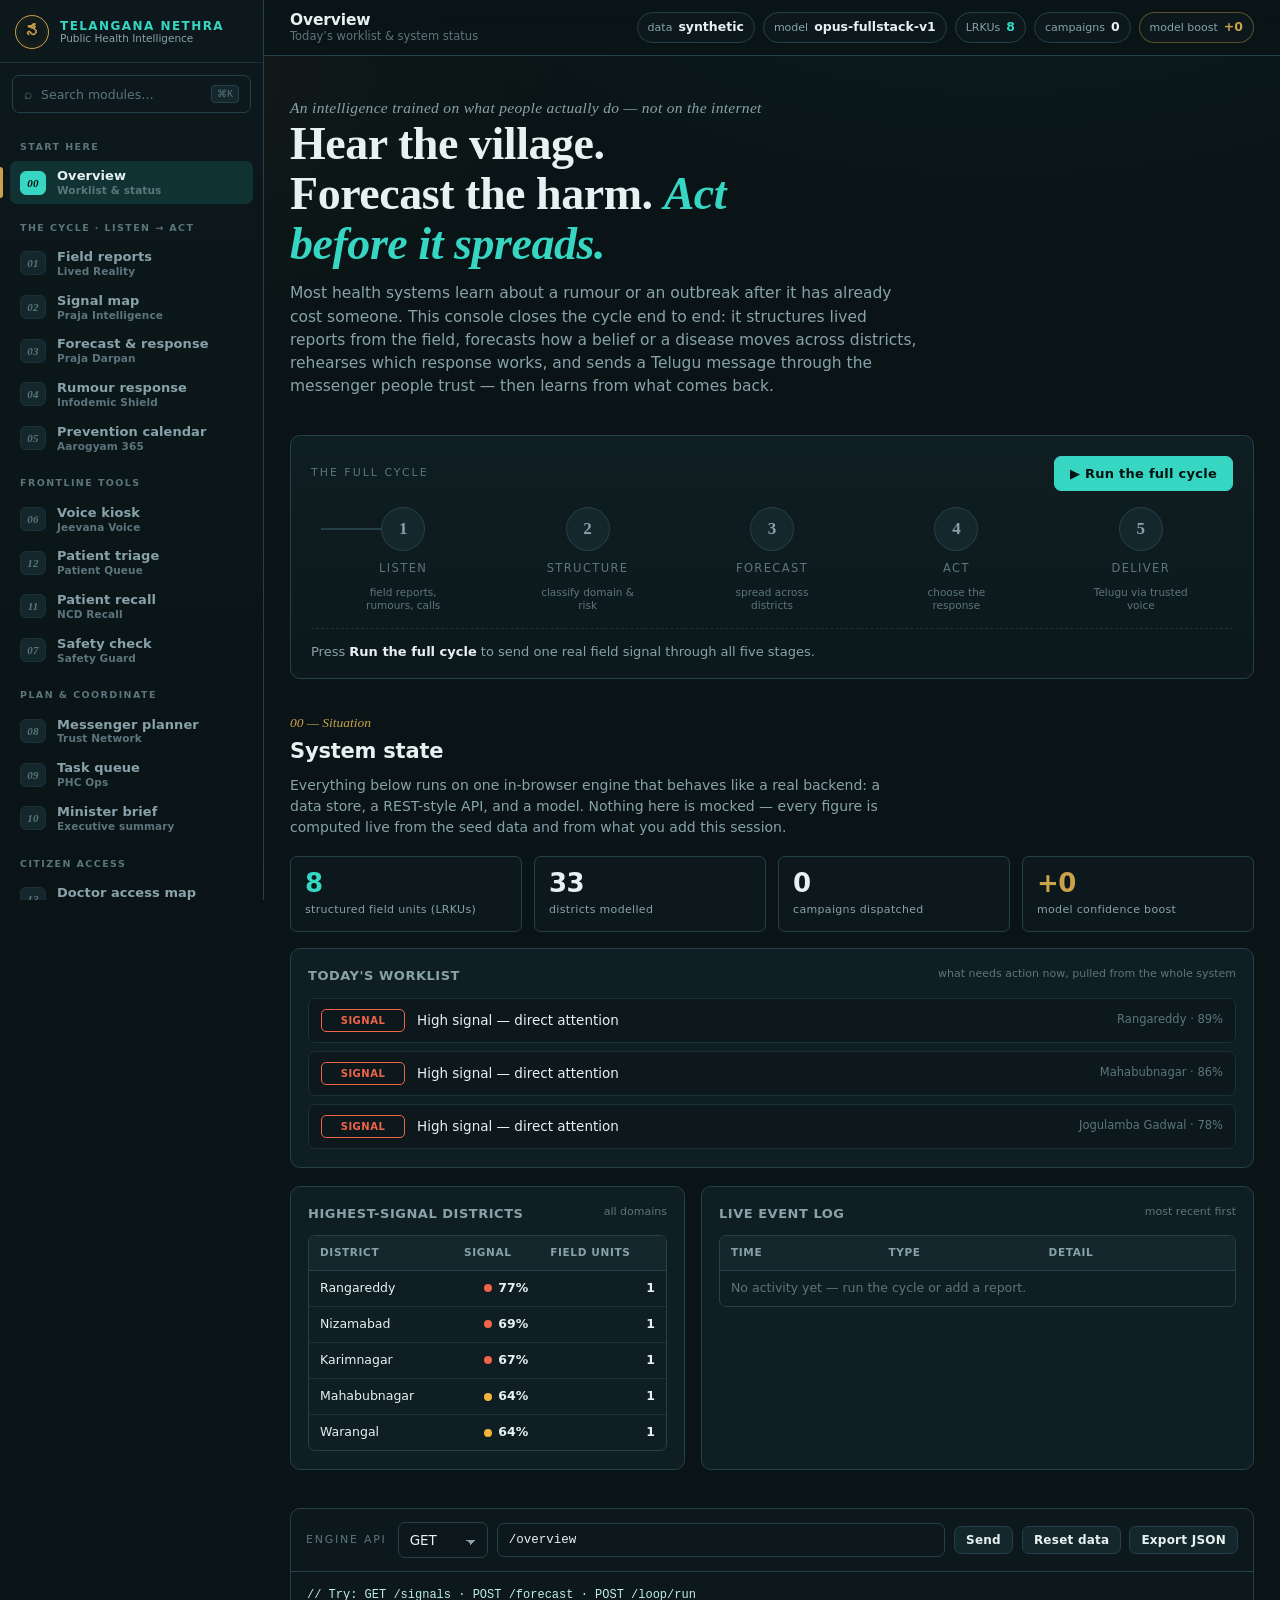
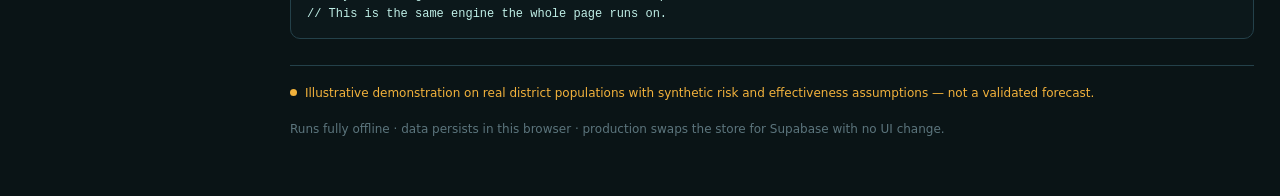
==== commit 333d6ea0: "up" ====
--- a/index.html
+++ b/index.html
@@ -3,7 +3,7 @@
 <head>
 <meta charset="utf-8">
 <meta name="viewport" content="width=device-width, initial-scale=1">
-<title>World Intelligence — Telangana civic health console</title>
+<title>Telangana Nethra — Public Health Intelligence Network</title>
 <meta name="description" content="A working demonstration: listen to lived reality, forecast risk, rehearse the response, and dispatch Telugu action through trusted messengers.">
 <link rel="stylesheet" href="vendor/leaflet/leaflet.css">
 <link rel="stylesheet" href="styles.css">
@@ -15,41 +15,86 @@
 </head>
 <body>
 
-<!-- ================= TOP BAR ================= -->
-<header class="topbar">
-  <div class="wrap topbar-in">
-    <div class="brand">
-      <div class="seal">WI</div>
-      <div class="wordmark">
-        <b>World Intelligence</b>
-        <span>Telangana civic health console</span>
-      </div>
-    </div>
-    <div class="state" id="stateChips">
-      <span class="chip">data <span class="chip-v" id="scData">—</span></span>
-      <span class="chip">model <span class="chip-v" id="scModel">—</span></span>
-      <span class="chip live">LRKUs <span class="chip-v" id="scLrku">—</span></span>
-      <span class="chip">campaigns <span class="chip-v" id="scCamp">—</span></span>
-      <span class="chip boost">model boost <span class="chip-v" id="scBoost">—</span></span>
-      <button class="btn sm" id="installBtn" style="display:none">⤓ Install</button>
-    </div>
-  </div>
-</header>
-
-<main class="wrap">
+<div class="app">
+
+  <!-- ================= SIDEBAR ================= -->
+  <aside class="sidebar" id="sidebar">
+    <a class="sb-brand" href="Home.html" title="Back to home">
+      <div class="seal">నే</div>
+      <div class="wordmark"><b>Telangana Nethra</b><span>Public Health Intelligence</span></div>
+    </a>
+    <button class="sb-search" id="openCmdk" type="button"><span class="mag">⌕</span> Search modules… <kbd>⌘K</kbd></button>
+    <nav class="sb-nav" role="tablist" aria-label="Console sections">
+      <div class="sb-group">
+        <div class="sb-glabel">Start here</div>
+        <button class="tab nav-item active" data-tab="overview" data-name="Overview" data-sub="Today’s worklist & system status" role="tab"><span class="ni-ix">00</span><span class="ni-tx"><b>Overview</b><em>Worklist & status</em></span></button>
+      </div>
+      <div class="sb-group">
+        <div class="sb-glabel">The cycle · listen → act</div>
+        <button class="tab nav-item" data-tab="world" data-name="Field reports" data-sub="Lived Reality · capture what people report" role="tab"><span class="ni-ix">01</span><span class="ni-tx"><b>Field reports</b><em>Lived Reality</em></span></button>
+        <button class="tab nav-item" data-tab="praja" data-name="Signal map" data-sub="Praja Intelligence · district risk map" role="tab"><span class="ni-ix">02</span><span class="ni-tx"><b>Signal map</b><em>Praja Intelligence</em></span></button>
+        <button class="tab nav-item" data-tab="darpan" data-name="Forecast & response" data-sub="Praja Darpan · model spread, test a response" role="tab"><span class="ni-ix">03</span><span class="ni-tx"><b>Forecast & response</b><em>Praja Darpan</em></span></button>
+        <button class="tab nav-item" data-tab="shield" data-name="Rumour response" data-sub="Infodemic Shield · counter a myth in Telugu" role="tab"><span class="ni-ix">04</span><span class="ni-tx"><b>Rumour response</b><em>Infodemic Shield</em></span></button>
+        <button class="tab nav-item" data-tab="aarogyam" data-name="Prevention calendar" data-sub="Aarogyam 365 · a year of action" role="tab"><span class="ni-ix">05</span><span class="ni-tx"><b>Prevention calendar</b><em>Aarogyam 365</em></span></button>
+      </div>
+      <div class="sb-group">
+        <div class="sb-glabel">Frontline tools</div>
+        <button class="tab nav-item" data-tab="voice" data-name="Voice kiosk" data-sub="Jeevana Voice · safe Telugu patient answers" role="tab"><span class="ni-ix">06</span><span class="ni-tx"><b>Voice kiosk</b><em>Jeevana Voice</em></span></button>
+        <button class="tab nav-item" data-tab="patients" data-name="Patient triage" data-sub="Patient Queue · register & triage RED/AMBER/GREEN" role="tab"><span class="ni-ix">12</span><span class="ni-tx"><b>Patient triage</b><em>Patient Queue</em></span></button>
+        <button class="tab nav-item" data-tab="recall" data-name="Patient recall" data-sub="NCD Recall · chase missed follow-ups" role="tab"><span class="ni-ix">11</span><span class="ni-tx"><b>Patient recall</b><em>NCD Recall</em></span></button>
+        <button class="tab nav-item" data-tab="safety" data-name="Safety check" data-sub="Safety Guard · red-flag triage & referral guide" role="tab"><span class="ni-ix">07</span><span class="ni-tx"><b>Safety check</b><em>Safety Guard</em></span></button>
+      </div>
+      <div class="sb-group">
+        <div class="sb-glabel">Plan & coordinate</div>
+        <button class="tab nav-item" data-tab="trust" data-name="Messenger planner" data-sub="Trust Network · pick the trusted messenger" role="tab"><span class="ni-ix">08</span><span class="ni-tx"><b>Messenger planner</b><em>Trust Network</em></span></button>
+        <button class="tab nav-item" data-tab="ops" data-name="Task queue" data-sub="PHC Ops · accountable field tasks" role="tab"><span class="ni-ix">09</span><span class="ni-tx"><b>Task queue</b><em>PHC Ops</em></span></button>
+        <button class="tab nav-item" data-tab="brief" data-name="Minister brief" data-sub="One-click executive summary" role="tab"><span class="ni-ix">10</span><span class="ni-tx"><b>Minister brief</b><em>Executive summary</em></span></button>
+      </div>
+      <div class="sb-group">
+        <div class="sb-glabel">Citizen access</div>
+        <button class="tab nav-item" data-tab="doctors" data-name="Doctor access map" data-sub="Aarogya Darpan · verify before visit" role="tab"><span class="ni-ix">13</span><span class="ni-tx"><b>Doctor access map</b><em>Aarogya Darpan</em></span></button>
+      </div>
+      <div class="sb-group">
+        <div class="sb-glabel">Go to · other sections</div>
+        <a class="nav-link" href="Home.html"><span class="ni-ix">⌂</span><span class="ni-tx"><b>Home</b><em>Landing &amp; overview</em></span><span class="ext">↗</span></a>
+        <a class="nav-link" href="ControlRoom.html"><span class="ni-ix">◉</span><span class="ni-tx"><b>Control Room</b><em>Emergency dashboard</em></span><span class="ext">↗</span></a>
+        <a class="nav-link" href="Calculators.html"><span class="ni-ix">∑</span><span class="ni-tx"><b>Calculators</b><em>Field tools & R₀</em></span><span class="ext">↗</span></a>
+        <a class="nav-link" href="Sitemap.html"><span class="ni-ix">⊞</span><span class="ni-tx"><b>Sitemap</b><em>Everything on one page</em></span><span class="ext">↗</span></a>
+      </div>
+    </nav>
+  </aside>
+  <div class="nav-scrim" id="navScrim"></div>
+
+  <!-- ================= MAIN ================= -->
+  <div class="main">
+    <header class="appbar">
+      <button class="ab-burger" id="navBurger" aria-label="Open menu">☰</button>
+      <div class="ab-title"><b id="abName">Overview</b><span id="abSub">Today’s worklist & system status</span></div>
+      <div class="state" id="stateChips">
+        <span class="chip">data <span class="chip-v" id="scData">—</span></span>
+        <span class="chip">model <span class="chip-v" id="scModel">—</span></span>
+        <span class="chip live">LRKUs <span class="chip-v" id="scLrku">—</span></span>
+        <span class="chip">campaigns <span class="chip-v" id="scCamp">—</span></span>
+        <span class="chip boost">model boost <span class="chip-v" id="scBoost">—</span></span>
+        <button class="btn sm" id="installBtn" style="display:none">⤓ Install</button>
+      </div>
+    </header>
+    <main class="content">
+
+      <div id="ovIntro">
 
   <!-- ================= HERO ================= -->
   <section class="hero">
     <p class="eyebrow">An intelligence trained on what people actually do — not on the internet</p>
     <h1>Hear the village. Forecast the harm. <em>Act before it spreads.</em></h1>
-    <p>Most health systems learn about a rumour or an outbreak after it has already cost someone. This console closes the loop end to end: it structures lived reports from the field, forecasts how a belief or a disease moves across districts, rehearses which response works, and sends a Telugu message through the messenger people trust — then learns from what comes back.</p>
+    <p>Most health systems learn about a rumour or an outbreak after it has already cost someone. This console closes the cycle end to end: it structures lived reports from the field, forecasts how a belief or a disease moves across districts, rehearses which response works, and sends a Telugu message through the messenger people trust — then learns from what comes back.</p>
   </section>
 
   <!-- ================= PIPELINE (signature) ================= -->
   <section class="pipe" id="pipe">
     <div class="pipe-head">
-      <span class="lbl">The closed loop</span>
-      <button class="btn primary" id="runLoop">▶ Run the full loop</button>
+      <span class="lbl">The full cycle</span>
+      <button class="btn primary" id="runLoop">▶ Run the full cycle</button>
     </div>
     <div class="pipe-track">
       <svg class="pipe-wire" viewBox="0 0 100 2" preserveAspectRatio="none" aria-hidden="true">
@@ -62,25 +107,10 @@
       <div class="node" data-stage="3"><div class="dot">4</div><div class="nm">Act</div><div class="sub">choose the response</div></div>
       <div class="node" data-stage="4"><div class="dot">5</div><div class="nm">Deliver</div><div class="sub">Telugu via trusted voice</div></div>
     </div>
-    <div class="pipe-out" id="pipeOut">Press <b>Run the full loop</b> to send one real field signal through all five stages.</div>
-  </section>
-
-  <!-- ================= TABS ================= -->
-  <nav class="tabs" id="tabs" role="tablist">
-    <button class="tab active" data-tab="overview" role="tab"><span class="ix">00</span>Overview</button>
-    <button class="tab" data-tab="world" role="tab"><span class="ix">01</span>World Intelligence</button>
-    <button class="tab" data-tab="praja" role="tab"><span class="ix">02</span>Praja Intelligence</button>
-    <button class="tab" data-tab="darpan" role="tab"><span class="ix">03</span>Praja Darpan</button>
-    <button class="tab" data-tab="shield" role="tab"><span class="ix">04</span>Infodemic Shield</button>
-    <button class="tab" data-tab="aarogyam" role="tab"><span class="ix">05</span>Aarogyam 365</button>
-    <button class="tab" data-tab="voice" role="tab"><span class="ix">06</span>Jeevana Voice</button>
-    <button class="tab" data-tab="safety" role="tab"><span class="ix">07</span>Safety Guard</button>
-    <button class="tab" data-tab="trust" role="tab"><span class="ix">08</span>Trust Network</button>
-    <button class="tab" data-tab="ops" role="tab"><span class="ix">09</span>PHC Ops</button>
-    <button class="tab" data-tab="brief" role="tab"><span class="ix">10</span>Minister Brief</button>
-    <button class="tab" data-tab="recall" role="tab"><span class="ix">11</span>NCD Recall</button>
-    <button class="tab" data-tab="patients" role="tab"><span class="ix">12</span>Patient Queue</button>
-  </nav>
+    <div class="pipe-out" id="pipeOut">Press <b>Run the full cycle</b> to send one real field signal through all five stages.</div>
+  </section>
+
+      </div><!-- /ovIntro -->
 
   <!-- ---------- 00 OVERVIEW ---------- -->
   <section class="panel show" id="p-overview" role="tabpanel">
@@ -121,12 +151,15 @@
   <section class="panel" id="p-world" role="tabpanel">
     <div class="panel-head">
       <span class="k">01 — Listen &amp; structure</span>
-      <h2>World Intelligence — the lived-reality knowledge bank</h2>
+      <h2>Lived reality — the field knowledge bank</h2>
       <p>The raw material no frontier model has: what a real household believed, what they did, and what happened. Each report is captured as a <b>Lived-Reality Knowledge Unit (LRKU)</b> — consented, structured, and ready to feed the model. Add one and watch it flow into the signals and the map.</p>
+    <div style="margin:12px 0 4px;padding:10px 13px;border:1px solid #1d3338;border-radius:10px;background:rgba(54,214,194,.06);font-size:12.5px;color:#8aa3a3;line-height:1.55">
+      <b style="color:#36D6C2">Aligned with IDSP / IHIP.</b> These field reports map to <b style="color:#cfe0e0">Form S (syndromic)</b> — symptom signals from ASHAs &amp; ANMs, captured before lab confirmation. <b style="color:#cfe0e0">Form P</b> (presumptive, by medical officers) and <b style="color:#cfe0e0">Form L</b> (laboratory-confirmed) feed in from facilities. <i>Designed to align with national reporting — not a live IHIP feed in this demo.</i>
+    </div>
     </div>
     <div class="grid g-1-1-form">
       <div class="card tint">
-        <h3>Capture a field report</h3>
+        <h3>Capture a field report <span style="font-size:10px;letter-spacing:.4px;color:#36D6C2;border:1px solid rgba(54,214,194,.4);border-radius:20px;padding:2px 7px;margin-left:6px;vertical-align:middle">FORM S</span></h3>
         <div class="field"><label>District</label><select class="select" id="wDistrict"></select></div>
         <div class="row">
           <div class="field"><label>Domain</label><select class="select" id="wDomain"></select></div>
@@ -140,18 +173,18 @@
       </div>
       <div class="card">
         <h3>Knowledge bank <span class="hint" id="wCount">—</span></h3>
+        <div class="row" style="margin-bottom:10px">
+          <input class="input" id="wSearch" placeholder="Search the bank…" style="flex:1;min-width:130px">
+          <input type="file" id="wImport" accept=".csv,text/csv" class="input" style="max-width:150px;padding:7px;font-size:12px">
+          <button class="btn sm" id="wImportBtn">Import</button>
+          <button class="btn sm" id="wExport">Export</button>
+        </div>
+        <div id="wImpMsg" style="font-size:11.5px;color:var(--live);margin-bottom:6px"></div>
         <div class="tbl-wrap" style="max-height:430px">
           <table><thead><tr><th>ID</th><th>District</th><th>Domain</th><th>Belief</th></tr></thead>
           <tbody id="wTable"></tbody></table>
         </div>
       </div>
-    </div>
-    <div class="card" style="margin-top:16px">
-      <h3>LRKU quality and action card <span class="hint">turn a story into usable intelligence</span></h3>
-      <p style="font-size:13px;color:var(--muted);margin-top:0">Checks whether the lived-reality record is complete enough to use for policy, PHC action, or AI training. This prevents noisy stories from becoming unsafe intelligence.</p>
-      <button class="btn primary sm" id="wAnalyze">Analyze latest LRKU</button>
-      <button class="btn sm" id="wAnalyzeCopy">Copy action card</button>
-      <pre class="console-out mini" id="wAnalyzeOut">Click analyze after adding or selecting a field report.</pre>
     </div>
   </section>
 
@@ -195,13 +228,6 @@
         <button class="btn sm gold" id="csvReset" style="display:none">Revert to synthetic</button>
         <span id="csvMsg" style="font-size:12px;color:var(--live)"></span>
       </div>
-    </div>
-    <div class="card" style="margin-top:16px">
-      <h3>UPHC microplan generator <span class="hint">convert signal into field plan</span></h3>
-      <p style="font-size:13px;color:var(--muted);margin-top:0">Generates target households, ASHA field days, campaign days, trusted messenger and four field tasks for the selected district/domain.</p>
-      <button class="btn primary sm" id="sMicroRun">Generate microplan for selected domain</button>
-      <button class="btn sm" id="sMicroCopy">Copy microplan</button>
-      <pre class="console-out mini" id="sMicroOut">Select a domain and generate a microplan.</pre>
     </div>
   </section>
 
@@ -226,8 +252,13 @@
             <button data-iv="combined">Combined</button>
           </div>
         </div>
+        <div class="field"><label>Transmission intensity <span class="hint" id="dTransV">1.00×</span></label>
+          <input type="range" id="dTrans" min="0.5" max="2" step="0.05" value="1" style="width:100%">
+          <small style="color:var(--faint)">Set this from your local outbreak speed — left = slow spread, right = fast. The model is transparent: this multiplies the spread term, nothing hidden.</small>
+        </div>
         <div class="roi" id="dRoi"></div>
         <div class="verdict" id="dVerdict" style="display:none"></div>
+        <div id="dProv" class="hint" style="margin-top:8px;line-height:1.5"></div>
       </div>
       <div class="card">
         <h3>30-day spread <span class="hint">% of households reached by the belief</span></h3>
@@ -238,11 +269,6 @@
         </div>
         <p style="font-size:11.5px;color:var(--faint);margin:12px 0 0">Illustrative mechanistic model on real district population and capacity data. Effectiveness values are planning assumptions, not measured field outcomes.</p>
       </div>
-    </div>
-    <div class="card" style="margin-top:16px">
-      <h3>Budget optimizer <span class="hint">best intervention under a fixed rupee limit</span></h3>
-      <div class="row"><div class="field" style="max-width:220px"><label>Available budget</label><input class="input" id="dBudget" type="number" value="50000" min="0"></div><button class="btn primary sm" id="dOptRun">Find best option</button><button class="btn sm" id="dOptCopy">Copy recommendation</button></div>
-      <pre class="console-out mini" id="dOptOut">Run the optimizer after choosing a scenario.</pre>
     </div>
   </section>
 
@@ -284,12 +310,10 @@
         </div>
       </div>
     </div>
-    <div class="card" style="margin-top:16px">
-      <h3>Counter-message pack <span class="hint">ASHA audio + doctor line + SHG message</span></h3>
-      <button class="btn primary sm" id="cPackRun">Generate pack</button>
-      <button class="btn sm" id="cPackCopy">Copy pack</button>
-      <button class="btn sm" id="cPackWhats">WhatsApp pack</button>
-      <pre class="console-out mini" id="cPackOut">Classify a claim, then generate a full field-ready pack.</pre>
+    <div class="card" style="margin-top:18px">
+      <h3>Rumour library <span class="hint">real myths circulating in the field, each with a vetted Telugu reply ready to send</span></h3>
+      <input class="input" id="cRumQ" placeholder="Search myths — e.g. papaya, BP tablet, dog bite, vaccine…" style="margin-bottom:12px">
+      <div id="cRumList" class="rumlist"></div>
     </div>
   </section>
 
@@ -297,7 +321,7 @@
   <section class="panel" id="p-aarogyam" role="tabpanel">
     <div class="panel-head">
       <span class="k">05 — Deliver &amp; learn</span>
-      <h2>Aarogyam 365 — a year of action, and the loop that closes</h2>
+      <h2>Aarogyam 365 — a year of action, and the cycle that closes</h2>
       <p>One vetted prevention action per month, dispatched to a district, then measured. When field feedback comes back, the model's confidence boost rises — the system gets sharper from contact with reality. That return path is the whole point.</p>
     </div>
     <div class="card" style="margin-top:18px">
@@ -315,8 +339,9 @@
           <button class="btn primary" id="aDispatch">Dispatch campaign</button>
           <button class="btn" id="aWhats">Send on WhatsApp</button>
           <button class="btn gold" id="aFeedback">Record field feedback</button>
-        </div>
-        <p style="font-size:12px;color:var(--muted);margin:13px 0 0">Feedback nudges <b style="color:var(--gold)">model boost</b> (top right) upward — visible proof the loop is closed.</p>
+          <button class="btn" id="aIcs">Export calendar (.ics)</button>
+        </div>
+        <p style="font-size:12px;color:var(--muted);margin:13px 0 0">Feedback nudges <b style="color:var(--gold)">model boost</b> (top right) upward — visible proof the cycle is closed.</p>
       </div>
       <div class="card">
         <h3>Campaigns <span class="hint" id="aCount">—</span></h3>
@@ -325,11 +350,6 @@
           <tbody id="aTable"></tbody></table>
         </div>
       </div>
-    </div>
-    <div class="card" style="margin-top:16px">
-      <h3>Family action checklist <span class="hint">printable / WhatsApp-ready household slip</span></h3>
-      <div class="row"><div class="field" style="max-width:220px"><label>Month</label><select class="select" id="aMonth"></select></div><button class="btn primary sm" id="aCheckRun">Generate checklist</button><button class="btn sm" id="aCheckCopy">Copy</button><button class="btn sm" id="aCheckWhats">WhatsApp</button></div>
-      <pre class="console-out mini" id="aCheckOut">Generate a district-specific family checklist.</pre>
     </div>
   </section>
 
@@ -383,6 +403,11 @@
         <div class="tbl-wrap" style="max-height:330px"><table><thead><tr><th>Audit</th><th>Level</th><th>Domain</th><th>Route</th></tr></thead><tbody id="gAudit"></tbody></table></div>
       </div>
     </div>
+    <div class="card" style="margin-top:18px">
+      <h3>Referral &amp; danger-sign field guide <span class="hint">when to refer immediately — works offline, English + Telugu</span></h3>
+      <input class="input" id="gRefQ" placeholder="Search — e.g. dengue, pregnancy, sugar, heat, bite…" style="margin-bottom:12px">
+      <div id="gRefList" class="reflist"></div>
+    </div>
   </section>
 
   <!-- ---------- 08 TRUST NETWORK ---------- -->
@@ -514,6 +539,87 @@
           <table><thead><tr><th>Token</th><th>Level</th><th>Complaint</th><th></th></tr></thead>
           <tbody id="pTable"></tbody></table>
         </div>
+      </div>
+    </div>
+  </section>
+
+  <!-- ---------- 13 AAROGYA DARPAN ---------- -->
+  <section class="panel" id="p-doctors" role="tabpanel">
+    <div class="panel-head">
+      <span class="k">13 — Verified access</span>
+      <h2>Aarogya Darpan Telangana — verified doctor map &amp; public-health access grade</h2>
+      <p>A citizen-facing doctor access network: verify before visit, find registered/claimed doctor profiles on a map, calculate a safer <b>Public Health Access Grade</b>, collect structured patient experience signals, and highlight districts where verified doctor information is missing. This is not a clinical-quality ranking and not a defamation board.</p>
+    </div>
+    <div class="banner-demo"><b>Illustrative DEMO data.</b> Every profile here is a fictional “Dr. Demo …” sample with a placeholder TSMC-DEMO number — not a real practitioner. Real verification must use the official <b>NMC National Medical Register</b> and the <b>Telangana State Medical Council</b>. This is a transparency &amp; access concept, not a clinical-quality or “best/worst doctor” ranking.</div>
+
+    <div class="grid g-5-7" style="margin-top:18px">
+      <div class="card tint">
+        <h3>Verify before visit <span class="hint">anti-quackery check</span></h3>
+        <div class="field"><label>Doctor name or registration number</label><input class="input" id="docVerifyQuery" placeholder="e.g. TSMC-DEMO-1001 or doctor name"></div>
+        <button class="btn primary" id="docVerifyBtn">Verify profile</button>
+        <div class="verify-card" id="docVerifyOut">Enter a name/registration number to check the local demo registry layer.</div>
+        <p class="help">Production should verify against official NMC/TSMC registry or an MoU/API. Demo data here is intentionally labelled.</p>
+      </div>
+      <div class="card">
+        <h3>Doctor access map</h3>
+        <div class="row" style="margin-bottom:10px">
+          <div class="field" style="max-width:260px"><label>District filter</label><select class="select" id="docDistrict"><option value="">All Telangana</option></select></div>
+          <div class="field"><label>Search</label><input class="input" id="docSearch" placeholder="speciality, clinic, name, registration"></div>
+          <button class="btn sm" id="docSearchBtn" style="align-self:end">Search</button>
+        </div>
+        <div id="doctorMap"></div>
+        <div class="legend"><span><i class="dotc" style="background:var(--live)"></i> verified/strong access</span><span><i class="dotc" style="background:var(--warn)"></i> incomplete profile</span><span><i class="dotc" style="background:var(--risk)"></i> unable to verify</span></div>
+      </div>
+    </div>
+
+    <div class="grid g-1-1-form" style="margin-top:16px">
+      <div class="card">
+        <h3>Doctor profiles <span class="hint" id="docCount">—</span></h3>
+        <div class="doctor-list" id="docList"></div>
+      </div>
+      <div class="card tint">
+        <h3>Claim / add doctor profile</h3>
+        <div class="row"><div class="field"><label>Name</label><input class="input" id="docName" placeholder="Dr. name"></div><div class="field"><label>Registration no.</label><input class="input" id="docReg" placeholder="TSMC / NMC registration"></div></div>
+        <div class="row"><div class="field"><label>District</label><select class="select" id="docAddDistrict"></select></div><div class="field"><label>Speciality</label><input class="input" id="docSpec" placeholder="General Medicine / Paediatrics / etc."></div></div>
+        <div class="field"><label>Clinic / service location</label><input class="input" id="docClinic" placeholder="Clinic name and locality"></div>
+        <div class="row"><div class="field"><label>Timings</label><input class="input" id="docTimings" placeholder="e.g. 5 PM–8 PM"></div><div class="field"><label>Languages</label><input class="input" id="docLang" value="Telugu, English"></div></div>
+        <div class="field"><label>Public-health activities / badges</label><input class="input" id="docActivities" placeholder="NCD follow-up, dengue awareness, vaccination counselling"></div>
+        <label class="checkline"><input type="checkbox" id="docVerified"> Mark as verified in demo</label>
+        <label class="checkline"><input type="checkbox" id="docPledge" checked> Responsible practice / antibiotic stewardship pledge</label>
+        <button class="btn primary" id="docAddBtn">Add claimed profile</button>
+        <span id="docAddMsg" style="font-size:12px;color:var(--live);margin-left:8px"></span>
+      </div>
+    </div>
+
+    <div class="grid g-1-1-form" style="margin-top:16px">
+      <div class="card tint">
+        <h3>Patient experience signal <span class="hint">structured, not defamatory</span></h3>
+        <div class="field"><label>Select doctor</label><select class="select" id="docFeedbackDoctor"></select></div>
+        <div class="grid mini-grid">
+          <div class="field"><label>Communication</label><input class="input" id="dfComm" type="number" min="1" max="5" value="5"></div>
+          <div class="field"><label>Respect</label><input class="input" id="dfRespect" type="number" min="1" max="5" value="5"></div>
+          <div class="field"><label>Waiting time</label><input class="input" id="dfWait" type="number" min="1" max="5" value="4"></div>
+          <div class="field"><label>Explanation</label><input class="input" id="dfExplain" type="number" min="1" max="5" value="5"></div>
+          <div class="field"><label>Follow-up advice</label><input class="input" id="dfFollow" type="number" min="1" max="5" value="4"></div>
+        </div>
+        <div class="field"><label>Private moderation note — not publicly displayed</label><input class="input" id="dfNote" placeholder="Optional staff-only note"></div>
+        <button class="btn primary" id="docFeedbackBtn">Save experience signal</button>
+        <span id="docFeedbackMsg" style="font-size:12px;color:var(--gold);margin-left:8px"></span>
+      </div>
+      <div class="card">
+        <h3>Access gaps &amp; trust cards</h3>
+        <div class="row" style="margin-bottom:10px"><button class="btn sm" id="docGapBtn">Refresh gap table</button><button class="btn gold sm" id="docCardBtn">Generate trust card</button></div>
+        <div id="docCardOut" class="trust-card-mini">Select a doctor and generate a QR-style trust card.</div>
+        <div class="tbl-wrap" style="max-height:280px;margin-top:12px"><table><thead><tr><th>District</th><th>Verified profiles</th><th>Avg score</th><th>Gap</th></tr></thead><tbody id="docGapTable"></tbody></table></div>
+      </div>
+    </div>
+
+    <div class="card" style="margin-top:16px">
+      <h3>Safe rating rules</h3>
+      <div class="rules-grid">
+        <div><b>Do show</b><br>Verified registration, clinic access, public-health badges, structured patient experience, profile completeness, Google signal only with attribution later.</div>
+        <div><b>Do not show</b><br>Worst-doctor lists, negligence allegations, anonymous defamatory comments, clinical outcome ranking, or Google-review scraping.</div>
+        <div><b>Grade meaning</b><br>A+/A/B/C means public-health access and transparency, not clinical competence.</div>
       </div>
     </div>
   </section>
@@ -540,12 +646,141 @@
     <span>Runs fully offline · data persists in this browser · production swaps the store for Supabase with no UI change.</span>
   </footer>
 
-</main>
+    </main>
+  </div>
+</div>
+
+<!-- ================= COMMAND PALETTE ================= -->
+<div class="cmdk-overlay" id="cmdkOverlay" role="dialog" aria-modal="true" aria-label="Search modules">
+  <div class="cmdk">
+    <div class="cmdk-in"><span class="mag">⌕</span><input id="cmdkInput" type="text" placeholder="Search any module or page…" autocomplete="off" spellcheck="false"></div>
+    <div class="cmdk-list" id="cmdkList"></div>
+    <div class="cmdk-foot"><span><kbd>↑↓</kbd>navigate</span><span><kbd>↵</kbd>open</span><span><kbd>esc</kbd>close</span></div>
+  </div>
+</div>
 
 <script src="vendor/leaflet/leaflet.js"></script>
 <script src="data.js"></script>
 <script src="engine.js"></script>
 <script src="app.js"></script>
+<script>
+/* ============ Sidebar nav · appbar title · mobile drawer · ⌘K palette ============
+   Reuses app.js's existing .tab click handlers (which switch panels and set the
+   .active class). This adds the appbar title, the mobile drawer, the command
+   palette, hash sync, and the Overview-only intro (hero + pipeline). */
+(function () {
+  var sidebar = document.getElementById("sidebar");
+  if (!sidebar) return;
+  var tabs   = [].slice.call(sidebar.querySelectorAll(".tab"));
+  var abName = document.getElementById("abName");
+  var abSub  = document.getElementById("abSub");
+  var ovIntro = document.getElementById("ovIntro");
+
+  function activeTab() { return sidebar.querySelector(".tab.active") || tabs[0]; }
+  function setAppbar(btn) {
+    if (!btn) return;
+    abName.textContent = btn.getAttribute("data-name") || "";
+    abSub.textContent  = btn.getAttribute("data-sub") || "";
+  }
+  function toggleIntro() {
+    if (!ovIntro) return;
+    var a = activeTab();
+    ovIntro.style.display = (a && a.getAttribute("data-tab") === "overview") ? "" : "none";
+  }
+  function reflect() { setAppbar(activeTab()); toggleIntro(); }
+
+  tabs.forEach(function (b) {
+    b.addEventListener("click", function () {
+      setAppbar(b);
+      toggleIntro();
+      var name = b.getAttribute("data-tab");
+      if (location.hash.slice(1) !== name) history.replaceState(null, "", "#" + name);
+      document.body.classList.remove("nav-open");
+      window.scrollTo({ top: 0, behavior: "smooth" });
+    });
+  });
+
+  /* app.js may have opened a tab from the hash before our listeners attached */
+  reflect();
+  setTimeout(reflect, 0);
+  window.addEventListener("hashchange", function () {
+    var name = location.hash.slice(1);
+    var b = name && sidebar.querySelector('.tab[data-tab="' + name + '"]');
+    if (b) b.click();
+  });
+
+  /* ---- mobile drawer ---- */
+  var burger = document.getElementById("navBurger"), scrim = document.getElementById("navScrim");
+  if (burger) burger.addEventListener("click", function () { document.body.classList.toggle("nav-open"); });
+  if (scrim)  scrim.addEventListener("click", function () { document.body.classList.remove("nav-open"); });
+
+  /* ---- command palette ---- */
+  var CATALOG = [
+    {g:"Start here", ix:"00", name:"Overview", sub:"Today\u2019s worklist & system status", tab:"overview"},
+    {g:"The cycle", ix:"01", name:"Field reports", sub:"Lived Reality \u00b7 capture what people report", tab:"world"},
+    {g:"The cycle", ix:"02", name:"Signal map", sub:"Praja Intelligence \u00b7 district risk map", tab:"praja"},
+    {g:"The cycle", ix:"03", name:"Forecast & response", sub:"Praja Darpan \u00b7 model spread, test a response", tab:"darpan"},
+    {g:"The cycle", ix:"04", name:"Rumour response", sub:"Infodemic Shield \u00b7 counter a myth in Telugu", tab:"shield"},
+    {g:"The cycle", ix:"05", name:"Prevention calendar", sub:"Aarogyam 365 \u00b7 a year of action", tab:"aarogyam"},
+    {g:"Frontline tools", ix:"06", name:"Voice kiosk", sub:"Jeevana Voice \u00b7 safe Telugu patient answers", tab:"voice"},
+    {g:"Frontline tools", ix:"12", name:"Patient triage", sub:"Patient Queue \u00b7 RED/AMBER/GREEN", tab:"patients"},
+    {g:"Frontline tools", ix:"11", name:"Patient recall", sub:"NCD Recall \u00b7 chase missed follow-ups", tab:"recall"},
+    {g:"Frontline tools", ix:"07", name:"Safety check", sub:"Safety Guard \u00b7 red-flag triage & referral", tab:"safety"},
+    {g:"Plan & coordinate", ix:"08", name:"Messenger planner", sub:"Trust Network \u00b7 pick the trusted messenger", tab:"trust"},
+    {g:"Plan & coordinate", ix:"09", name:"Task queue", sub:"PHC Ops \u00b7 accountable field tasks", tab:"ops"},
+    {g:"Plan & coordinate", ix:"10", name:"Minister brief", sub:"One-click executive summary", tab:"brief"},
+    {g:"Citizen access", ix:"13", name:"Doctor access map", sub:"Aarogya Darpan \u00b7 verify before visit", tab:"doctors"},
+    {g:"Other pages", ix:"\u25c9", name:"Control Room", sub:"Emergency early-warning dashboard", href:"ControlRoom.html", page:true},
+    {g:"Other pages", ix:"\u2211", name:"Calculators", sub:"~20 field calculators & R\u2080 estimator", href:"Calculators.html", page:true},
+    {g:"Other pages", ix:"\u2302", name:"Home", sub:"Landing page", href:"Home.html", page:true},
+    {g:"Other pages", ix:"\u229e", name:"Sitemap", sub:"Everything on one page", href:"Sitemap.html", page:true}
+  ];
+  var overlay = document.getElementById("cmdkOverlay"),
+      input   = document.getElementById("cmdkInput"),
+      list    = document.getElementById("cmdkList"),
+      sel = 0, results = [];
+
+  function esc(s){ return String(s).replace(/[&<>"]/g, function(c){ return {"&":"&amp;","<":"&lt;",">":"&gt;","\"":"&quot;"}[c]; }); }
+  function render(q) {
+    q = (q || "").trim().toLowerCase();
+    results = CATALOG.filter(function (it) {
+      return !q || (it.name + " " + it.sub + " " + (it.tab || "")).toLowerCase().indexOf(q) >= 0;
+    });
+    if (sel >= results.length) sel = results.length - 1;
+    if (sel < 0) sel = 0;
+    if (!results.length) { list.innerHTML = '<div class="cmdk-empty">No matches</div>'; return; }
+    var html = "", lastG = null;
+    results.forEach(function (it, i) {
+      if (it.g !== lastG) { html += '<div class="cmdk-glabel">' + esc(it.g) + '</div>'; lastG = it.g; }
+      html += '<div class="cmdk-row' + (it.page ? " page" : "") + (i === sel ? " sel" : "") + '" data-i="' + i + '">' +
+              '<span class="ix">' + esc(it.ix) + '</span>' +
+              '<span class="cmdk-tx"><b>' + esc(it.name) + '</b><span>' + esc(it.sub) + '</span></span>' +
+              (it.page ? '<span class="sub">page \u2197</span>' : '') + '</div>';
+    });
+    list.innerHTML = html;
+  }
+  function openCmdk() { overlay.classList.add("show"); input.value = ""; sel = 0; render(""); setTimeout(function(){ input.focus(); }, 30); }
+  function closeCmdk() { overlay.classList.remove("show"); }
+  function go(it) { closeCmdk(); if (it.tab) { var b = sidebar.querySelector('.tab[data-tab="' + it.tab + '"]'); if (b) b.click(); } else if (it.href) { location.href = it.href; } }
+
+  var openBtn = document.getElementById("openCmdk");
+  if (openBtn) openBtn.addEventListener("click", openCmdk);
+  document.addEventListener("keydown", function (e) {
+    if ((e.metaKey || e.ctrlKey) && (e.key === "k" || e.key === "K")) { e.preventDefault(); overlay.classList.contains("show") ? closeCmdk() : openCmdk(); return; }
+    if (!overlay.classList.contains("show")) return;
+    if (e.key === "Escape") closeCmdk();
+    else if (e.key === "ArrowDown") { e.preventDefault(); sel = Math.min(sel + 1, results.length - 1); render(input.value); }
+    else if (e.key === "ArrowUp")   { e.preventDefault(); sel = Math.max(sel - 1, 0); render(input.value); }
+    else if (e.key === "Enter")     { e.preventDefault(); if (results[sel]) go(results[sel]); }
+  });
+  if (input) input.addEventListener("input", function () { sel = 0; render(this.value); });
+  if (list)  list.addEventListener("click", function (e) { var r = e.target.closest(".cmdk-row"); if (r) go(results[+r.getAttribute("data-i")]); });
+  if (overlay) overlay.addEventListener("click", function (e) { if (e.target === overlay) closeCmdk(); });
+
+  /* open the palette when arriving from another page's Search button (index.html#search) */
+  if (location.hash.slice(1) === "search") { history.replaceState(null, "", location.pathname + location.search); openCmdk(); }
+})();
+</script>
 <script>
 /* PWA: offline install. Service workers need https or localhost; they no-op on file:// */
 (function () {
--- a/styles.css
+++ b/styles.css
@@ -165,6 +165,64 @@
 .tab.active{color:var(--text);border-bottom-color:var(--gold)}
 .tab.active .ix{color:var(--gold)}
 
+/* ---------- grouped menu bar ---------- */
+.menubar{
+  display:flex;align-items:stretch;gap:4px;margin:24px 0 0;
+  border-bottom:1px solid var(--line);flex-wrap:wrap;
+}
+.menu-home{
+  display:inline-flex;align-items:center;gap:6px;padding:12px 14px;
+  color:var(--muted);font-size:12.5px;font-weight:600;letter-spacing:.01em;
+  border-bottom:2px solid transparent;white-space:nowrap;
+}
+.menu-home:hover{color:var(--text);text-decoration:none}
+.menu-sitemap{margin-left:auto}
+
+/* top-level: Overview (direct) + the four group buttons share this look */
+.menu-direct,.menu-top{
+  appearance:none;cursor:pointer;background:transparent;border:0;
+  color:var(--muted);font-family:var(--sans);font-size:13px;font-weight:600;letter-spacing:.01em;
+  padding:12px 15px;border-bottom:2px solid transparent;white-space:nowrap;display:inline-flex;align-items:center;gap:7px;
+}
+.menu-direct .ix{font-family:var(--serif);font-style:italic;color:var(--faint);font-size:13px}
+.menu-direct:hover,.menu-top:hover{color:var(--text)}
+.menu-direct.active{color:var(--text);border-bottom-color:var(--gold)}
+.menu-direct.active .ix{color:var(--gold)}
+.menu-top.active{color:var(--text);border-bottom-color:var(--gold)}
+.menu-top .caret{font-style:normal;font-size:9px;color:var(--faint);transition:transform .18s}
+.menu.open .menu-top{color:var(--text)}
+.menu.open .menu-top .caret{transform:rotate(180deg);color:var(--live)}
+
+/* the dropdown */
+.menu{position:relative}
+.menu-pop{
+  position:absolute;top:100%;left:0;z-index:60;min-width:288px;margin-top:-1px;
+  background:var(--panel);border:1px solid var(--line);border-radius:var(--r);
+  box-shadow:0 18px 40px rgba(0,0,0,.5);padding:8px;
+  display:none;flex-direction:column;gap:2px;
+}
+.menu.open .menu-pop{display:flex;animation:fade .16s ease}
+.menu-grouplbl{
+  font-size:10px;letter-spacing:.14em;text-transform:uppercase;color:var(--faint);
+  padding:7px 11px 5px;
+}
+/* menu items override the old tab look inside the popover */
+.menu-pop .tab{
+  flex:0 0 auto;display:flex;flex-direction:column;align-items:flex-start;gap:1px;
+  width:100%;text-align:left;padding:9px 11px;border:0;border-radius:var(--r-sm);
+  border-bottom:0;color:var(--text);font-size:13.5px;font-weight:600;white-space:normal;
+}
+.menu-pop .tab .ix{font-family:var(--serif);font-style:italic;color:var(--gold);margin-right:0;font-size:11px;letter-spacing:.05em}
+.menu-pop .tab em{font-style:normal;font-weight:500;font-size:11.5px;color:var(--muted);letter-spacing:.01em}
+.menu-pop .tab:hover{background:var(--panel-2);color:var(--text)}
+.menu-pop .tab:hover em{color:var(--text)}
+.menu-pop .tab.active{background:var(--live-dim)}
+.menu-pop .tab.active .ix{color:var(--live)}
+@media (max-width:720px){
+  .menu-pop{position:static;box-shadow:none;min-width:0;margin-top:0}
+  .menu-sitemap{margin-left:0}
+}
+
 /* ---------- panels ---------- */
 .panel{display:none;padding:24px 0 8px;animation:fade .25s ease}
 .panel.show{display:block}
@@ -348,6 +406,153 @@
 .wl-where{font-size:11.5px;color:var(--faint);white-space:nowrap}
 @media(max-width:860px){ .wl-row{grid-template-columns:70px 1fr;gap:8px} .wl-where{display:none} }
 
-/* ---------- 2x practical workflow cards ---------- */
-.console-out.mini{min-height:120px;max-height:260px;border:1px solid var(--line-soft);border-radius:var(--r-sm);background:rgba(3,14,16,.45);margin-top:12px}
-.card .hint{font-weight:400}
+/* ---------- rumour library + referral field guide ---------- */
+.rumlist,.reflist{display:flex;flex-direction:column;gap:12px;max-height:520px;overflow:auto}
+.rum,.ref{border:1px solid var(--line-soft);border-radius:var(--r-sm);background:var(--panel-3);padding:13px 14px}
+.rum-h,.ref-h{display:flex;gap:9px;align-items:flex-start;margin-bottom:7px;flex-wrap:wrap}
+.rum-m{font-size:13.5px;color:var(--muted);font-style:italic}
+.ref-h b{font-size:13.5px;color:var(--text)}
+.rum-t{font-size:13px;margin-bottom:8px}
+.ref-l{margin:4px 0 9px;padding-left:18px}
+.ref-l li{font-size:13px;margin:3px 0;color:var(--text)}
+.rum .te,.ref .te{margin:2px 0 10px}
+.rum-b,.ref-b{display:flex;gap:8px;flex-wrap:wrap}
+
+/* ---------- Aarogya Darpan (verified doctor access) ---------- */
+#doctorMap{height:360px;border-radius:22px;overflow:hidden;border:1px solid rgba(255,255,255,.10);background:rgba(255,255,255,.03)}
+.dotc{width:8px;height:8px;border-radius:50%;display:inline-block}
+.legend{display:flex;gap:14px;flex-wrap:wrap;margin-top:11px;font-size:11.5px;color:var(--muted)}
+.legend span{display:inline-flex;align-items:center;gap:6px}
+.help{font-size:12px;color:var(--muted);margin-top:10px;line-height:1.6}
+.banner-demo{margin-top:14px;border:1px solid rgba(242,178,60,.4);background:rgba(242,178,60,.10);border-radius:12px;padding:11px 14px;font-size:12.5px;color:var(--text);line-height:1.55}
+.doctor-list{display:grid;gap:12px;max-height:560px;overflow:auto;padding-right:4px}
+.doc-card{border:1px solid rgba(255,255,255,.10);background:linear-gradient(180deg,rgba(255,255,255,.055),rgba(255,255,255,.025));border-radius:18px;padding:14px;box-shadow:0 18px 45px rgba(0,0,0,.18)}
+.doc-top{display:flex;justify-content:space-between;gap:14px;align-items:flex-start}.doc-top b{font-size:15px}.doc-top span{display:block;color:var(--muted);font-size:12px;margin-top:3px}
+.grade{min-width:54px;text-align:center;border-radius:999px;padding:7px 10px;font-weight:900;letter-spacing:.04em;border:1px solid rgba(255,255,255,.14);font-size:13px}.grade.good{background:rgba(54,214,194,.14);color:var(--live)}.grade.caution{background:rgba(242,178,60,.14);color:var(--warn)}.grade.danger{background:rgba(240,101,74,.14);color:var(--risk)}
+.doc-meta{display:flex;flex-wrap:wrap;gap:8px;margin:10px 0}.doc-meta span{font-size:11px;color:var(--muted);border:1px solid rgba(255,255,255,.08);padding:5px 8px;border-radius:999px;background:rgba(0,0,0,.14)}
+.doc-clinic{font-size:12px;color:var(--text);line-height:1.5}.badges{display:flex;flex-wrap:wrap;gap:6px;margin-top:10px}.badge{font-size:10.5px;border:1px solid rgba(54,214,194,.22);background:rgba(54,214,194,.08);color:var(--live);border-radius:999px;padding:4px 7px}.doc-foot{display:flex;align-items:center;justify-content:space-between;gap:12px;margin-top:12px;font-size:12px;color:var(--muted)}
+.verify-card,.trust-card-mini{margin-top:12px;border:1px solid rgba(255,255,255,.10);border-radius:18px;padding:14px;background:rgba(0,0,0,.16);font-size:13px;line-height:1.6;color:var(--muted)}.verify-card.good{border-color:rgba(54,214,194,.35);background:rgba(54,214,194,.08)}.verify-card.danger{border-color:rgba(240,101,74,.35);background:rgba(240,101,74,.08)}
+.checkline{display:block;margin:10px 0;font-size:12px;color:var(--muted)}.checkline input{accent-color:var(--live);margin-right:7px}.mini-grid{grid-template-columns:repeat(5,minmax(80px,1fr));gap:8px}.qrbox{float:right;width:96px;height:96px;border-radius:14px;background:repeating-linear-gradient(45deg,#fff 0 6px,#111 6px 12px);color:#111;font-weight:900;font-size:10px;display:flex;align-items:center;justify-content:center;text-align:center;padding:8px;margin-left:12px;box-shadow:inset 0 0 0 8px #fff}.rules-grid{display:grid;grid-template-columns:repeat(3,1fr);gap:12px}.rules-grid>div{border:1px solid rgba(255,255,255,.09);border-radius:16px;padding:13px;background:rgba(255,255,255,.035);font-size:12.5px;color:var(--muted);line-height:1.55}.rules-grid b{color:var(--text)}
+@media(max-width:900px){.mini-grid,.rules-grid{grid-template-columns:1fr}.doc-foot{align-items:flex-start;flex-direction:column}}
+
+/* ============================================================
+   NAVIGATION REDESIGN — app shell · sidebar · appbar · ⌘K palette
+   ============================================================ */
+.app{display:flex;align-items:flex-start;min-height:100vh}
+
+/* ---- sidebar ---- */
+.sidebar{
+  position:sticky;top:0;flex:0 0 264px;width:264px;height:100vh;
+  display:flex;flex-direction:column;z-index:50;
+  background:linear-gradient(180deg,#0c181b,#0a1416);
+  border-right:1px solid var(--line);
+}
+.sb-brand{display:flex;align-items:center;gap:11px;padding:15px 15px 13px;border-bottom:1px solid var(--line-soft)}
+.sb-brand:hover{text-decoration:none}
+.sb-brand .seal{width:34px;height:34px;flex:0 0 auto;border-radius:50%;border:1.5px solid var(--gold);
+  display:grid;place-items:center;color:var(--gold);font-family:var(--serif);font-size:15px;font-weight:700;box-shadow:inset 0 0 12px var(--gold-dim)}
+.sb-brand .wordmark{display:flex;flex-direction:column;line-height:1.1;min-width:0}
+.sb-brand .wordmark b{font-weight:700;letter-spacing:.12em;font-size:12px;text-transform:uppercase}
+.sb-brand .wordmark span{font-size:10.5px;color:var(--muted);white-space:nowrap;overflow:hidden;text-overflow:ellipsis}
+
+.sb-search{
+  margin:12px 12px 4px;display:flex;align-items:center;gap:9px;cursor:pointer;width:calc(100% - 24px);
+  background:var(--panel-3);border:1px solid var(--line);border-radius:var(--r-sm);
+  padding:9px 11px;color:var(--faint);font-size:12.5px;font-family:var(--sans);text-align:left;
+}
+.sb-search:hover{border-color:var(--live);color:var(--muted)}
+.sb-search .mag{font-size:14px}
+.sb-search kbd{margin-left:auto;font-family:var(--mono);font-size:10px;color:var(--faint);
+  border:1px solid var(--line);border-radius:4px;padding:2px 5px;background:var(--panel-2)}
+
+.sb-nav{flex:1;overflow-y:auto;padding:6px 10px 22px;scrollbar-width:thin}
+.sb-group{margin-top:13px}
+.sb-glabel{font-size:9.5px;letter-spacing:.15em;text-transform:uppercase;color:var(--faint);
+  padding:4px 10px 6px;font-weight:700}
+
+.sidebar .tab,.sidebar .nav-link{
+  display:flex;align-items:center;gap:11px;width:100%;text-align:left;
+  background:transparent;border:0;border-radius:var(--r-sm);cursor:pointer;
+  padding:7px 10px;margin:1px 0;color:var(--muted);font-family:var(--sans);
+  position:relative;white-space:normal;border-bottom:0;
+}
+.sidebar .tab:hover,.sidebar .nav-link:hover{background:var(--panel-2);color:var(--text);text-decoration:none}
+.sidebar .ni-ix{
+  flex:0 0 26px;height:24px;display:grid;place-items:center;border-radius:6px;
+  background:var(--panel-2);border:1px solid var(--line-soft);
+  font-family:var(--serif);font-style:italic;font-size:11px;color:var(--faint);
+}
+.sidebar .ni-tx{display:flex;flex-direction:column;line-height:1.22;min-width:0}
+.sidebar .ni-tx b{font-size:13px;font-weight:600;color:inherit;letter-spacing:.005em}
+.sidebar .ni-tx em{font-style:normal;font-size:10.5px;color:var(--faint);letter-spacing:.01em}
+.sidebar .tab.active{background:var(--live-dim);color:var(--text)}
+.sidebar .tab.active:before{content:"";position:absolute;left:-10px;top:6px;bottom:6px;width:3px;
+  border-radius:0 3px 3px 0;background:var(--gold)}
+.sidebar .tab.active .ni-ix{background:var(--live);border-color:var(--live);color:#03110F}
+.sidebar .tab.active .ni-tx b{color:var(--text)}
+.sidebar .nav-link .ni-ix{font-style:normal;font-family:var(--sans);font-size:13px;color:var(--muted)}
+.sidebar .nav-link:hover .ni-ix{color:var(--live)}
+.sidebar .nav-link .ext{margin-left:auto;color:var(--faint);font-size:12px}
+
+/* ---- main column ---- */
+.main{flex:1 1 auto;min-width:0;display:flex;flex-direction:column}
+.appbar{
+  position:sticky;top:0;z-index:30;display:flex;align-items:center;gap:14px;
+  padding:9px 26px;min-height:56px;
+  background:linear-gradient(180deg,rgba(10,20,22,.97),rgba(10,20,22,.85));
+  backdrop-filter:blur(8px);border-bottom:1px solid var(--line);
+}
+.ab-burger{display:none;background:transparent;border:1px solid var(--line);border-radius:var(--r-sm);
+  color:var(--text);font-size:15px;line-height:1;padding:7px 11px;cursor:pointer}
+.ab-burger:hover{border-color:var(--live)}
+.ab-title{display:flex;flex-direction:column;line-height:1.2;min-width:0}
+.ab-title b{font-size:15.5px;font-weight:700;letter-spacing:-.01em}
+.ab-title span{font-size:11.5px;color:var(--faint);white-space:nowrap;overflow:hidden;text-overflow:ellipsis}
+.appbar .state{margin-left:auto}
+.content{padding:0 26px 8px;max-width:1180px;width:100%;margin:0 auto}
+
+/* mobile drawer */
+.nav-scrim{display:none}
+@media(max-width:900px){
+  .sidebar{position:fixed;left:0;top:0;transform:translateX(-100%);transition:transform .22s ease;box-shadow:0 0 50px rgba(0,0,0,.55)}
+  body.nav-open .sidebar{transform:none}
+  .nav-scrim{position:fixed;inset:0;background:rgba(0,0,0,.5);z-index:48}
+  body.nav-open .nav-scrim{display:block}
+  .ab-burger{display:inline-block}
+  .content{padding:0 16px 8px}
+  .appbar{padding:9px 16px}
+}
+
+/* ---- command palette (⌘K) ---- */
+.cmdk-overlay{position:fixed;inset:0;z-index:90;display:none;background:rgba(6,12,13,.62);
+  backdrop-filter:blur(3px);padding:13vh 16px 16px;justify-content:center;align-items:flex-start}
+.cmdk-overlay.show{display:flex;animation:fade .14s ease}
+.cmdk{width:100%;max-width:560px;background:var(--panel);border:1px solid var(--line);
+  border-radius:var(--r);box-shadow:0 30px 70px rgba(0,0,0,.6);overflow:hidden;display:flex;flex-direction:column;max-height:74vh}
+.cmdk-in{display:flex;align-items:center;gap:11px;padding:14px 16px;border-bottom:1px solid var(--line)}
+.cmdk-in .mag{color:var(--faint);font-size:16px}
+.cmdk-in input{flex:1;background:transparent;border:0;outline:0;color:var(--text);font-size:16px;font-family:var(--sans)}
+.cmdk-list{overflow-y:auto;padding:7px}
+.cmdk-glabel{font-size:9.5px;letter-spacing:.15em;text-transform:uppercase;color:var(--faint);padding:9px 11px 5px;font-weight:700}
+.cmdk-row{display:flex;align-items:center;gap:12px;padding:9px 11px;border-radius:var(--r-sm);cursor:pointer}
+.cmdk-row .ix{flex:0 0 28px;height:26px;display:grid;place-items:center;border-radius:6px;background:var(--panel-2);
+  border:1px solid var(--line-soft);font-family:var(--serif);font-style:italic;font-size:11px;color:var(--gold)}
+.cmdk-row.page .ix{font-style:normal;font-family:var(--sans);color:var(--live)}
+.cmdk-tx{min-width:0}
+.cmdk-tx b{display:block;font-size:13.5px;font-weight:600}
+.cmdk-tx span{display:block;font-size:11.5px;color:var(--muted);white-space:nowrap;overflow:hidden;text-overflow:ellipsis}
+.cmdk-row .sub{margin-left:auto;font-size:10.5px;color:var(--faint);white-space:nowrap}
+.cmdk-row.sel{background:var(--panel-2);box-shadow:inset 0 0 0 1px var(--line)}
+.cmdk-row:hover{background:var(--panel-2)}
+.cmdk-empty{padding:26px;text-align:center;color:var(--faint);font-size:13px}
+.cmdk-foot{display:flex;gap:16px;padding:9px 15px;border-top:1px solid var(--line);font-size:11px;color:var(--faint)}
+.cmdk-foot kbd{font-family:var(--mono);border:1px solid var(--line);border-radius:4px;padding:1px 5px;background:var(--panel-3);margin-right:4px}
+
+/* overview-only intro (hero + pipeline) */
+#ovIntro .hero{padding:26px 0 10px}
+
+@media print{
+  .sidebar,.appbar,.nav-scrim,.cmdk-overlay{display:none !important}
+  .app,.main{display:block !important}
+  .content{max-width:900px;padding:0;margin:0}
+}
